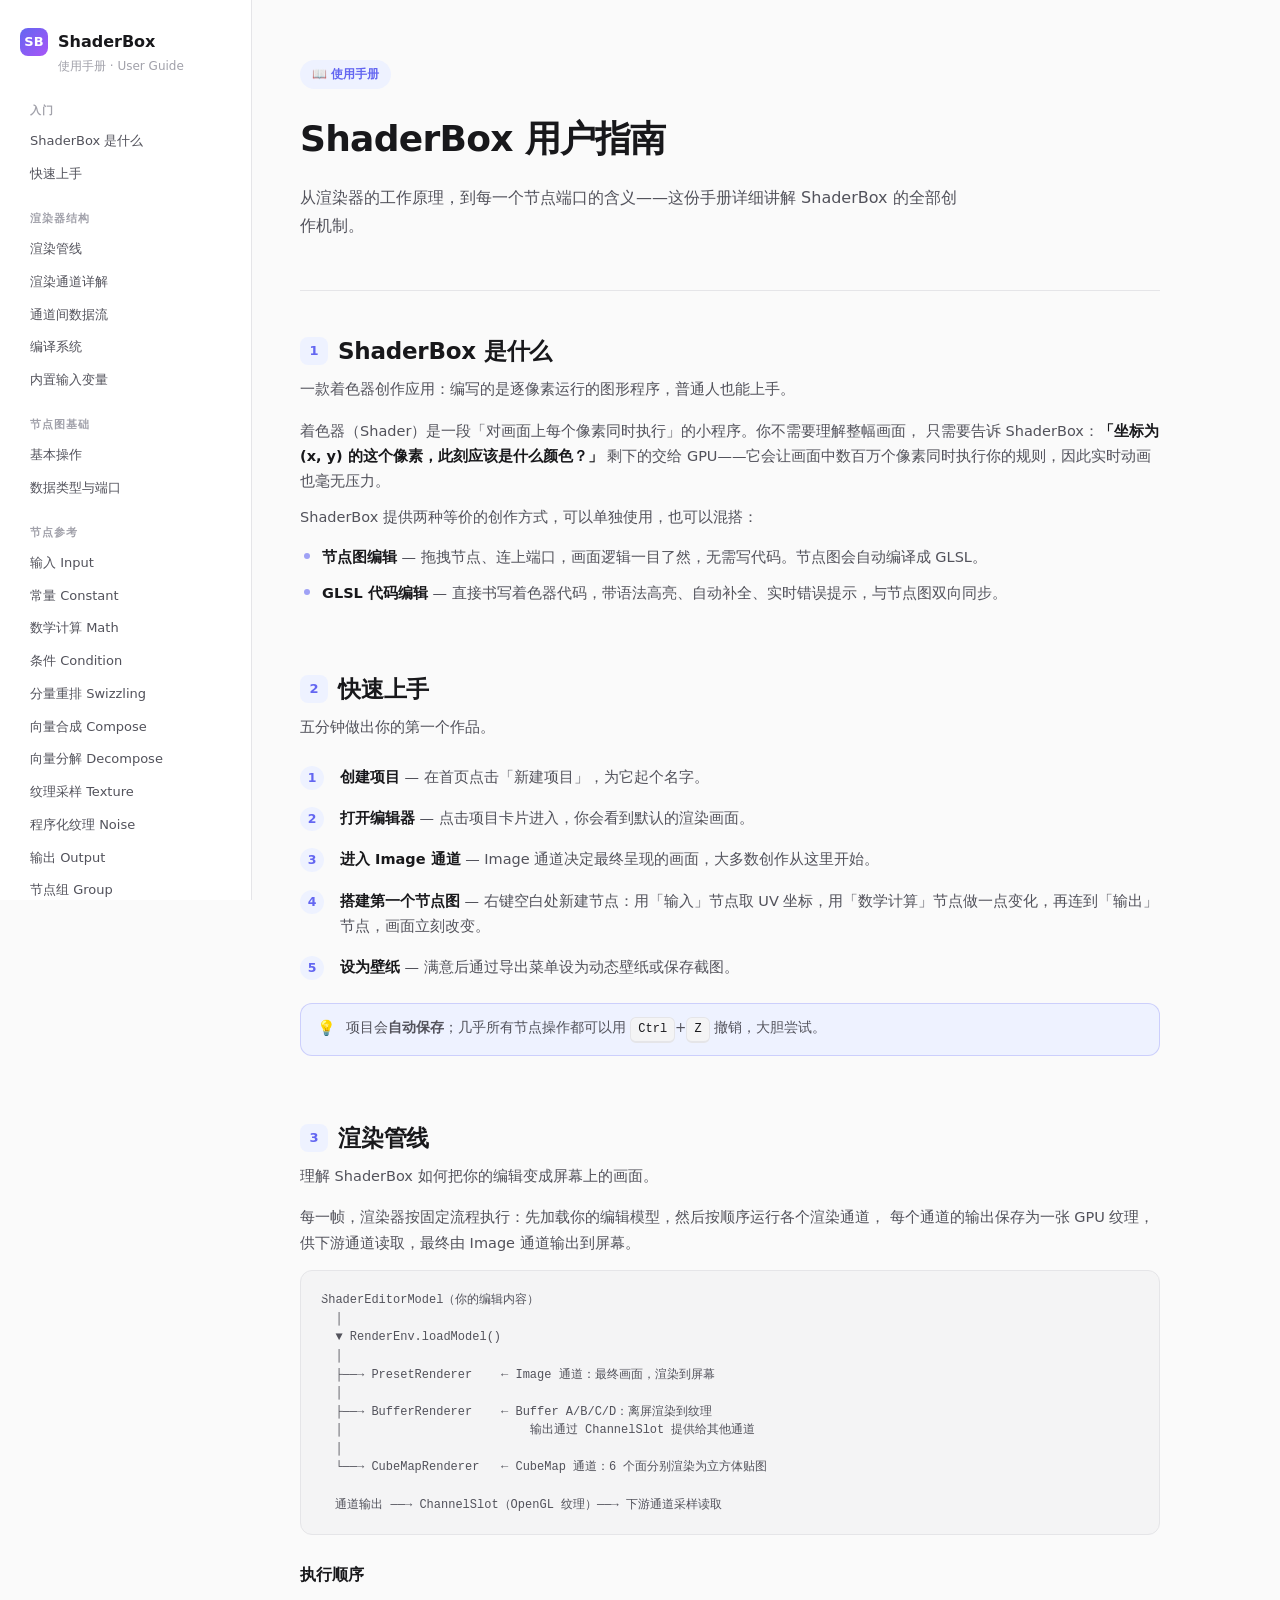
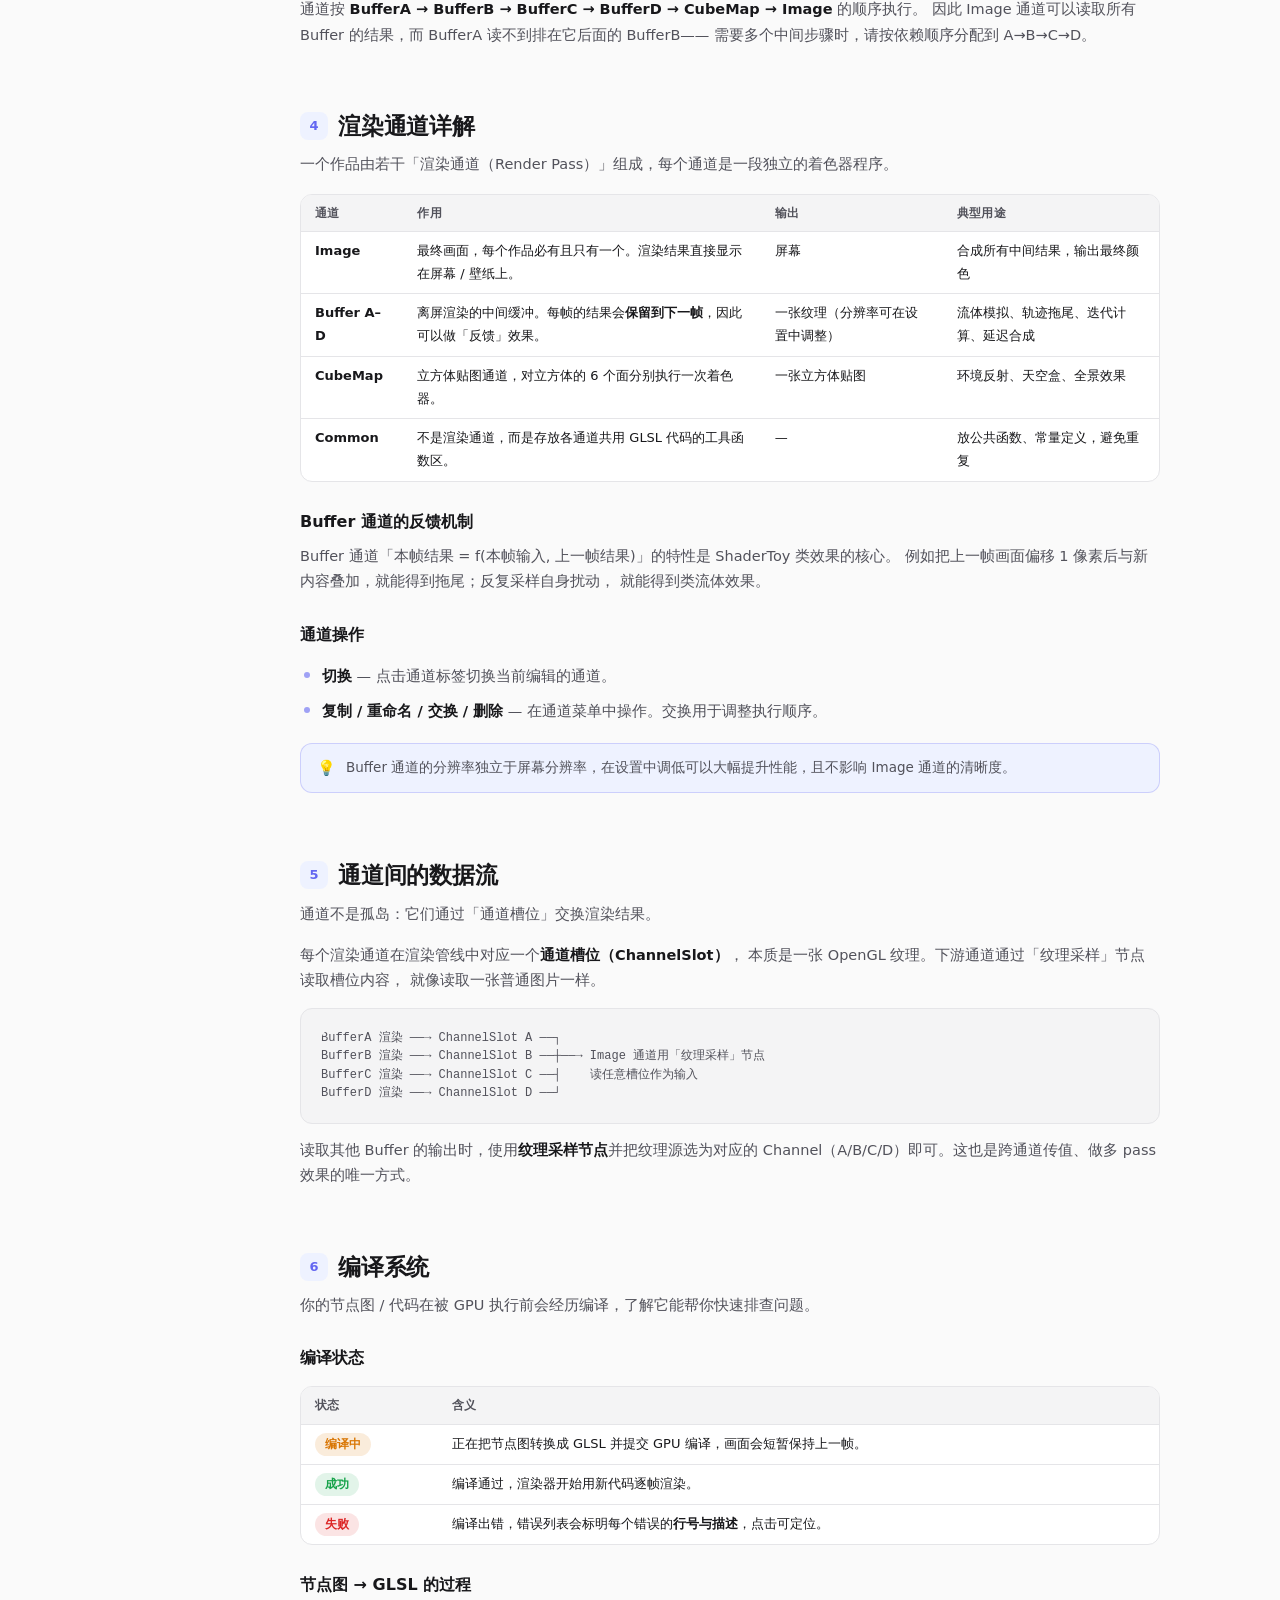
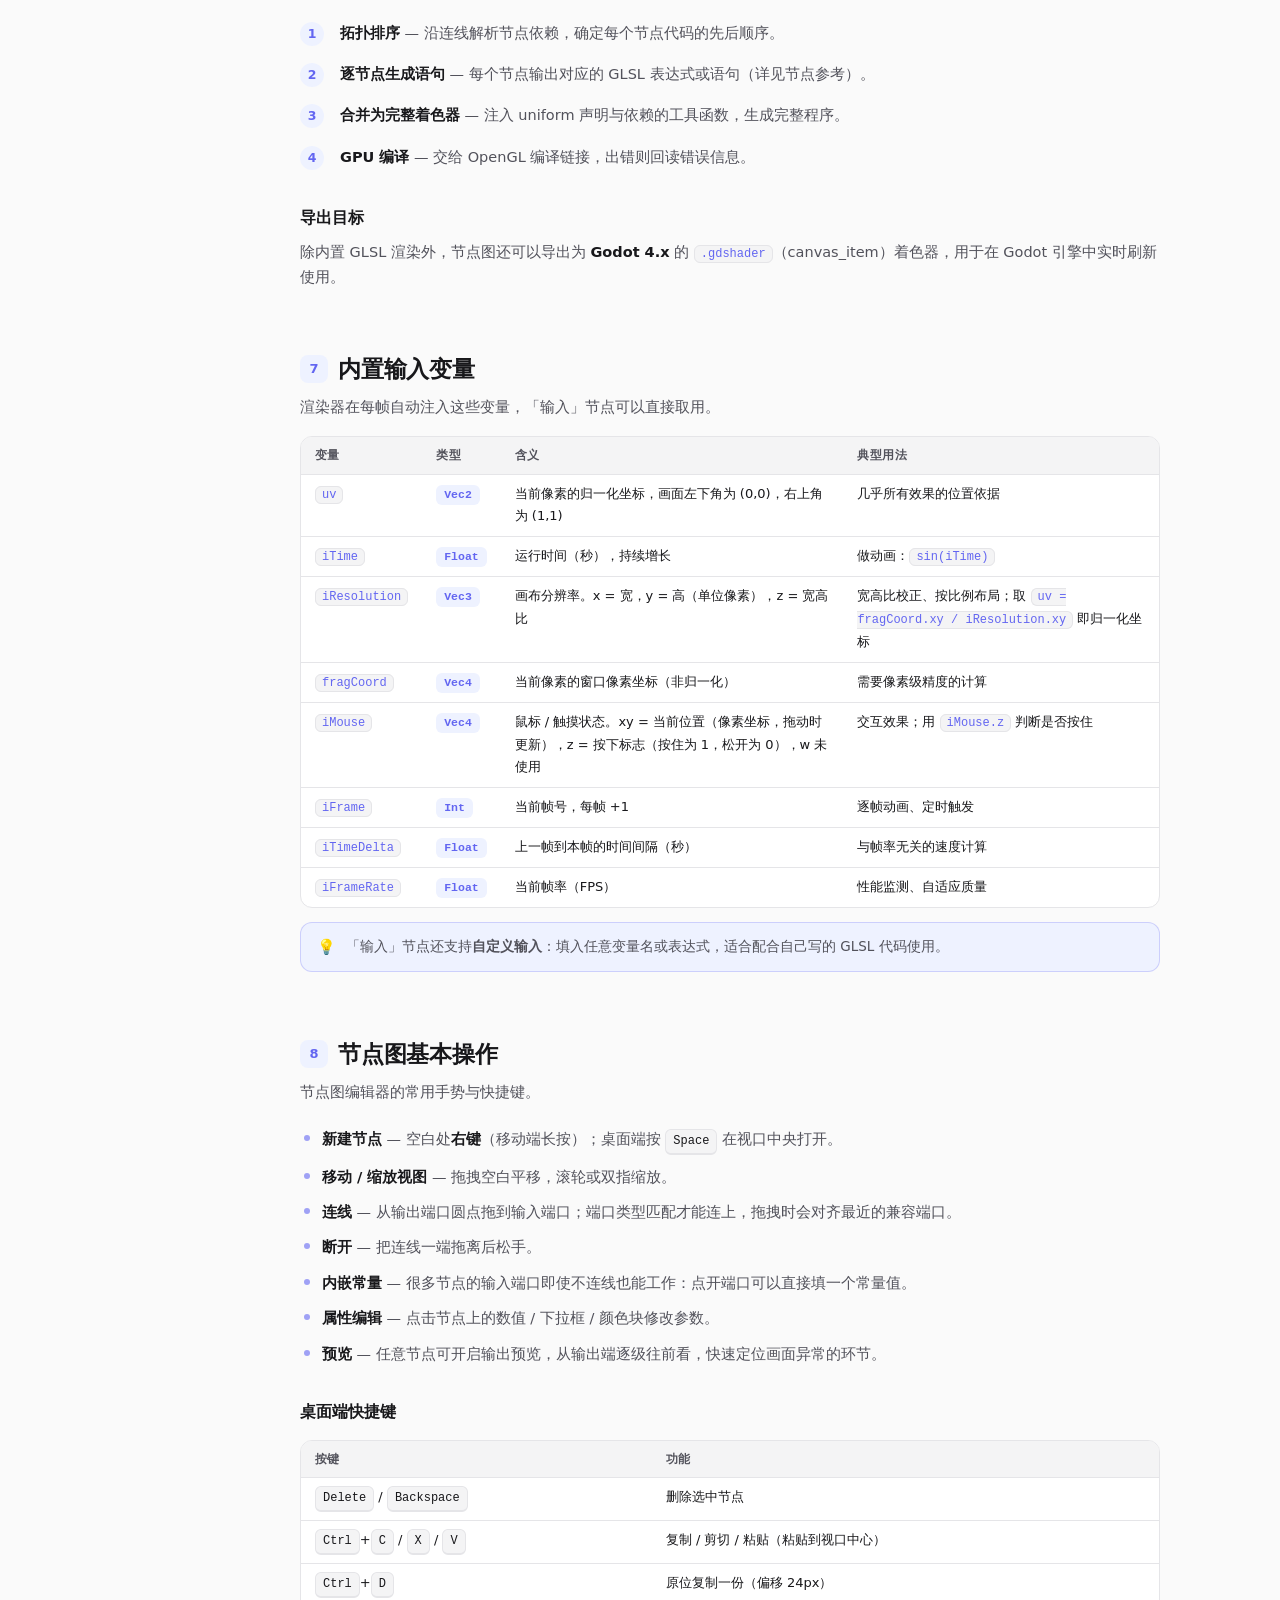
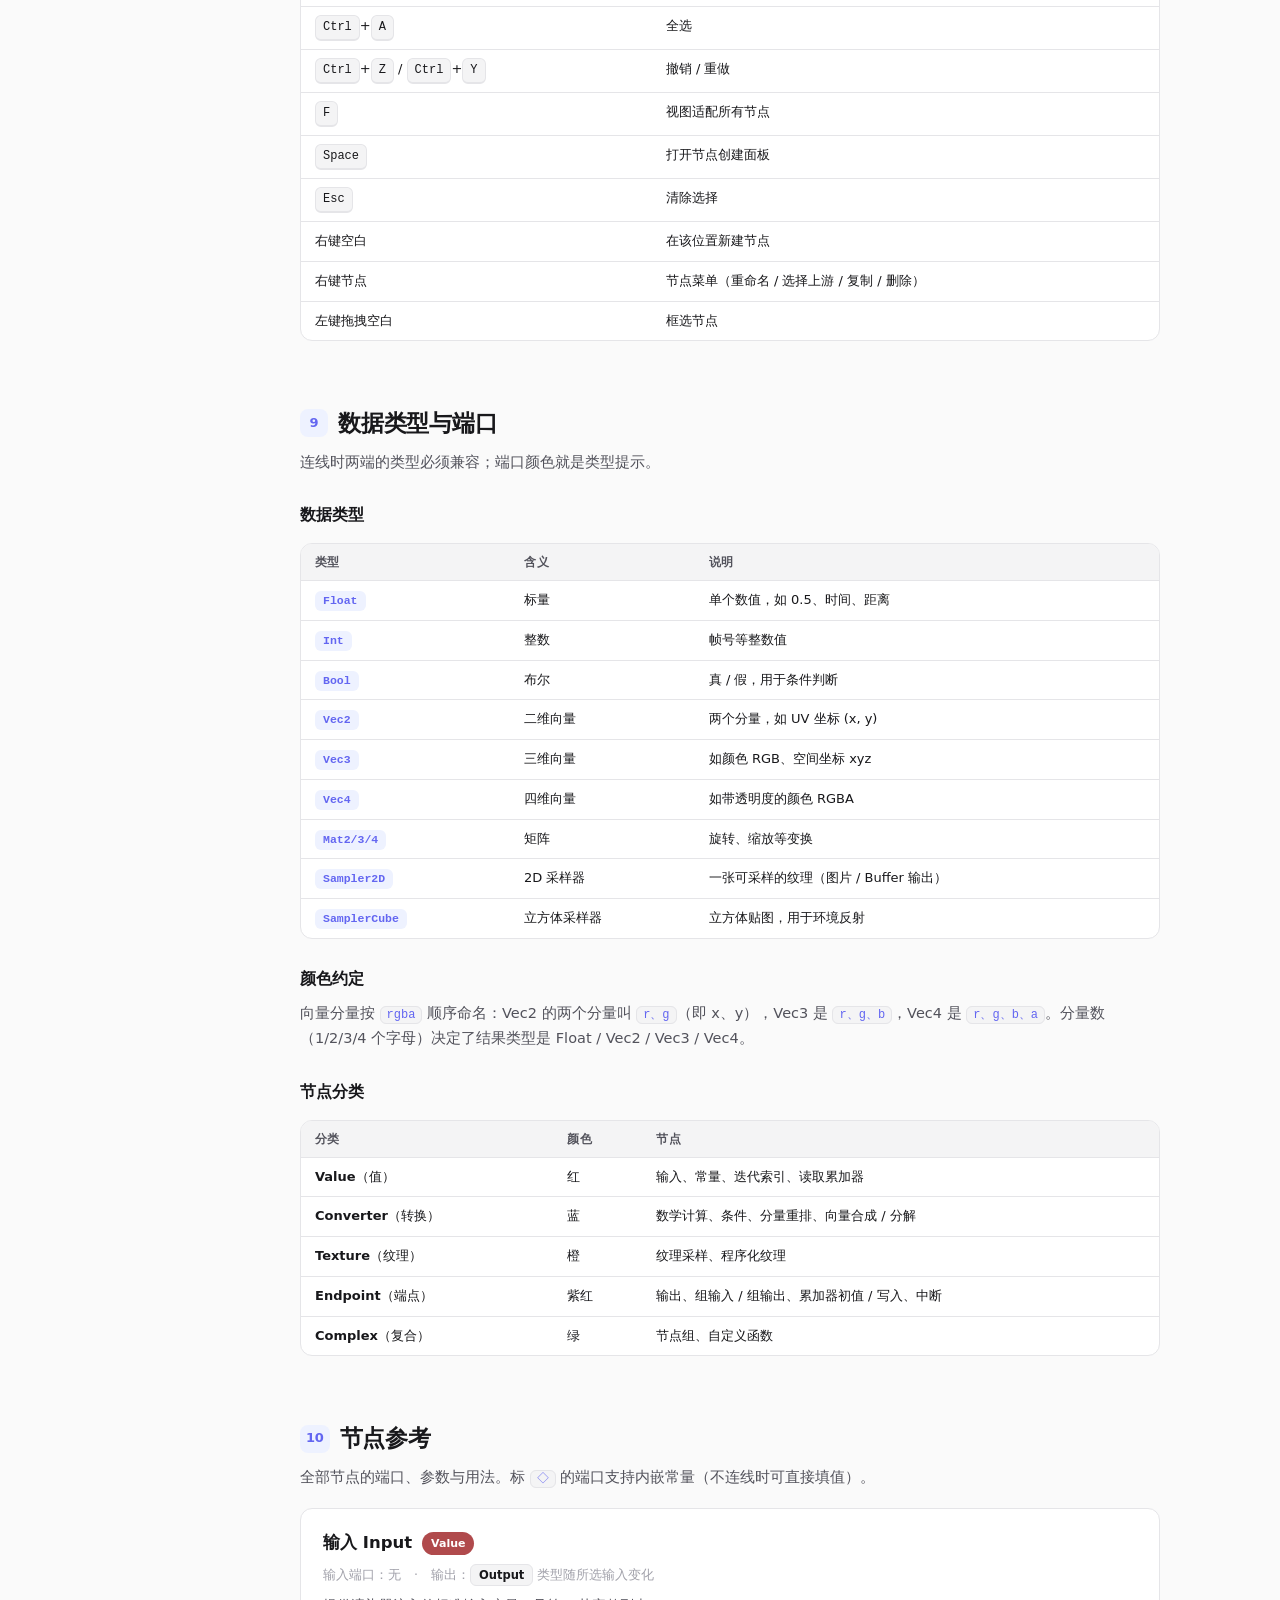
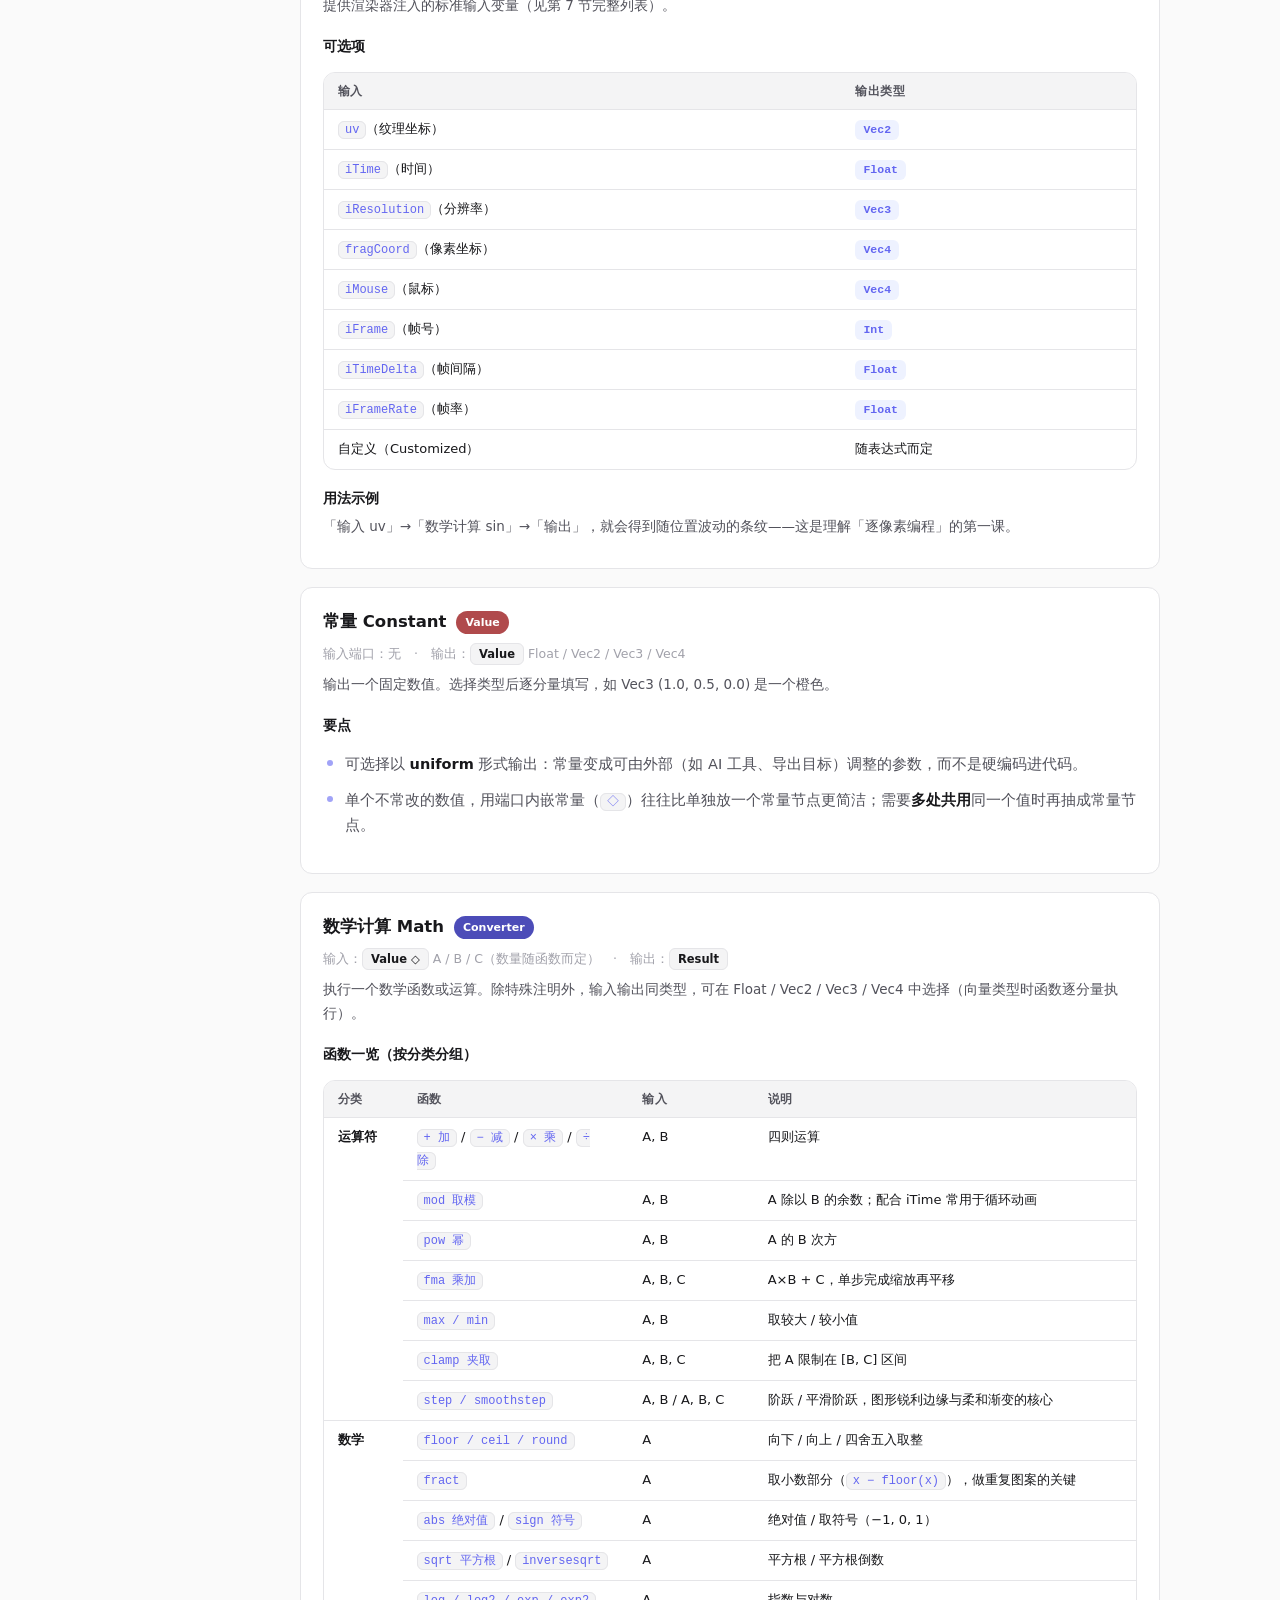
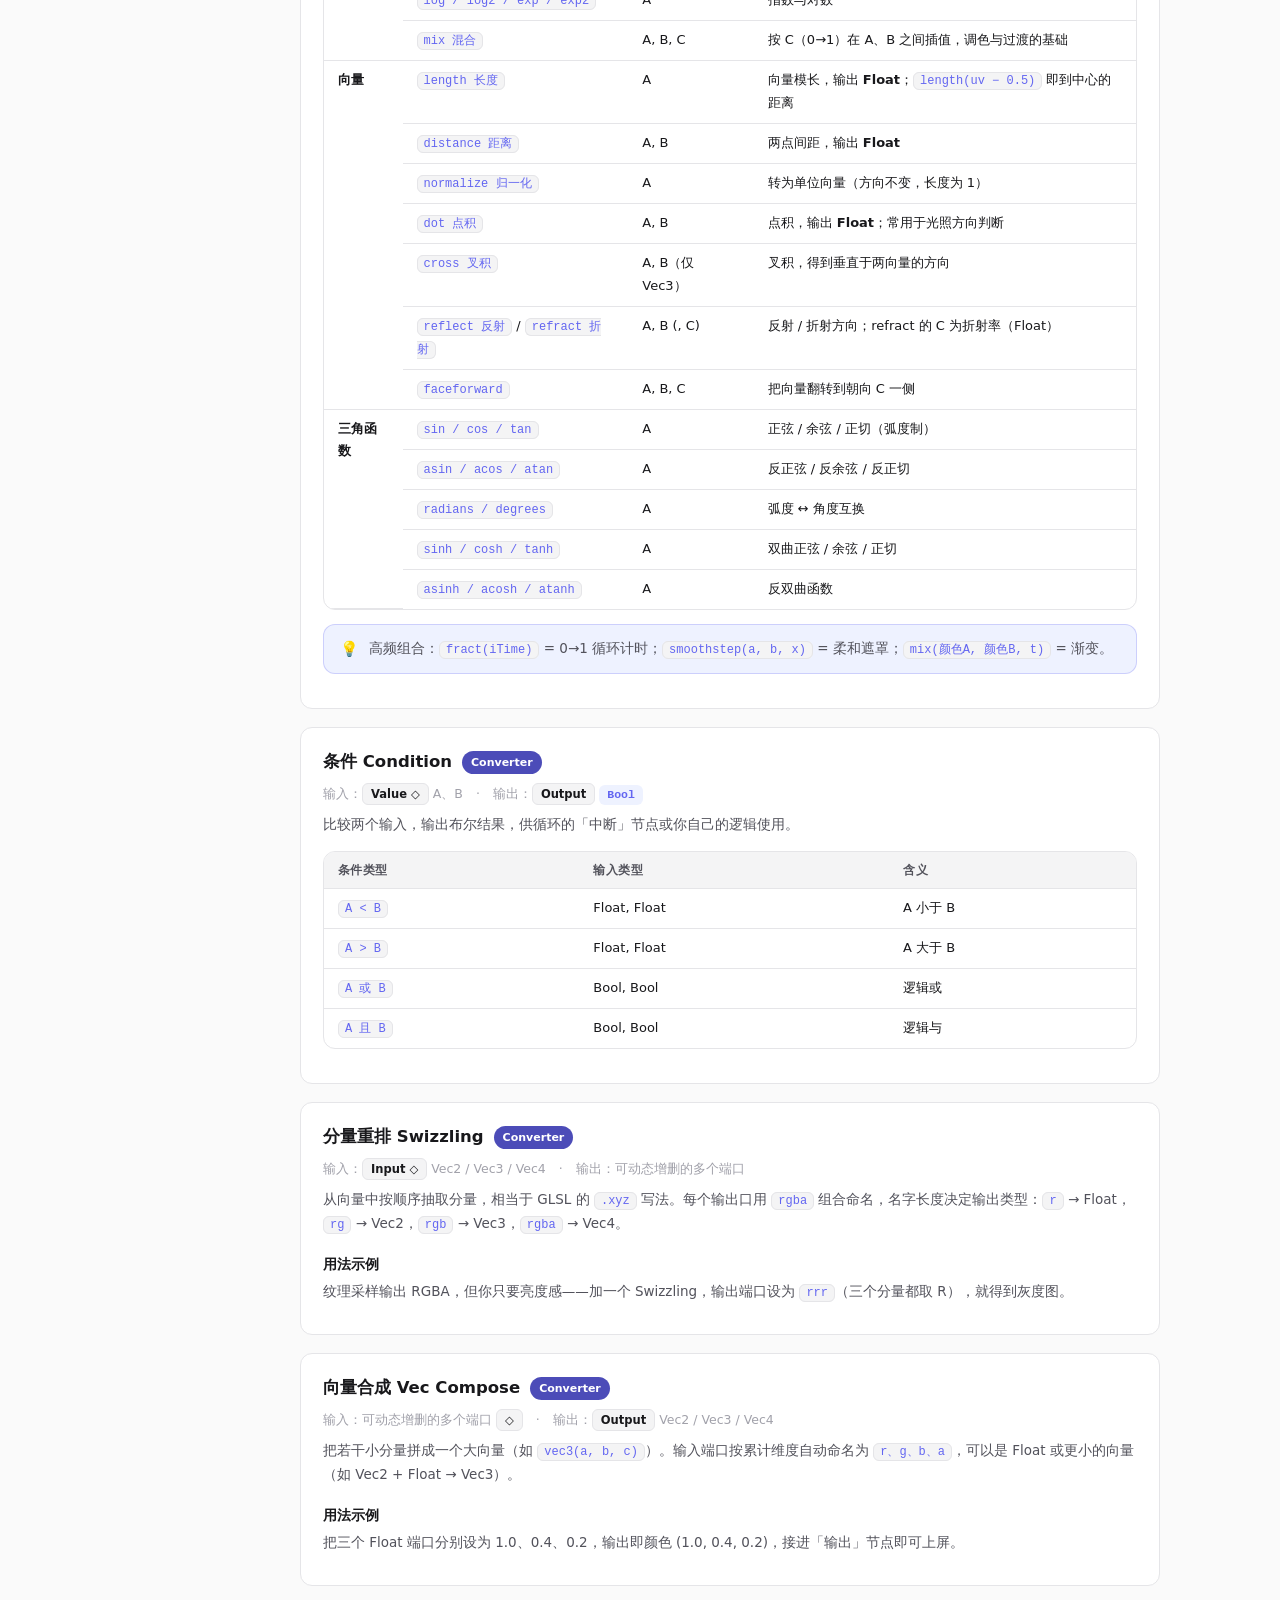
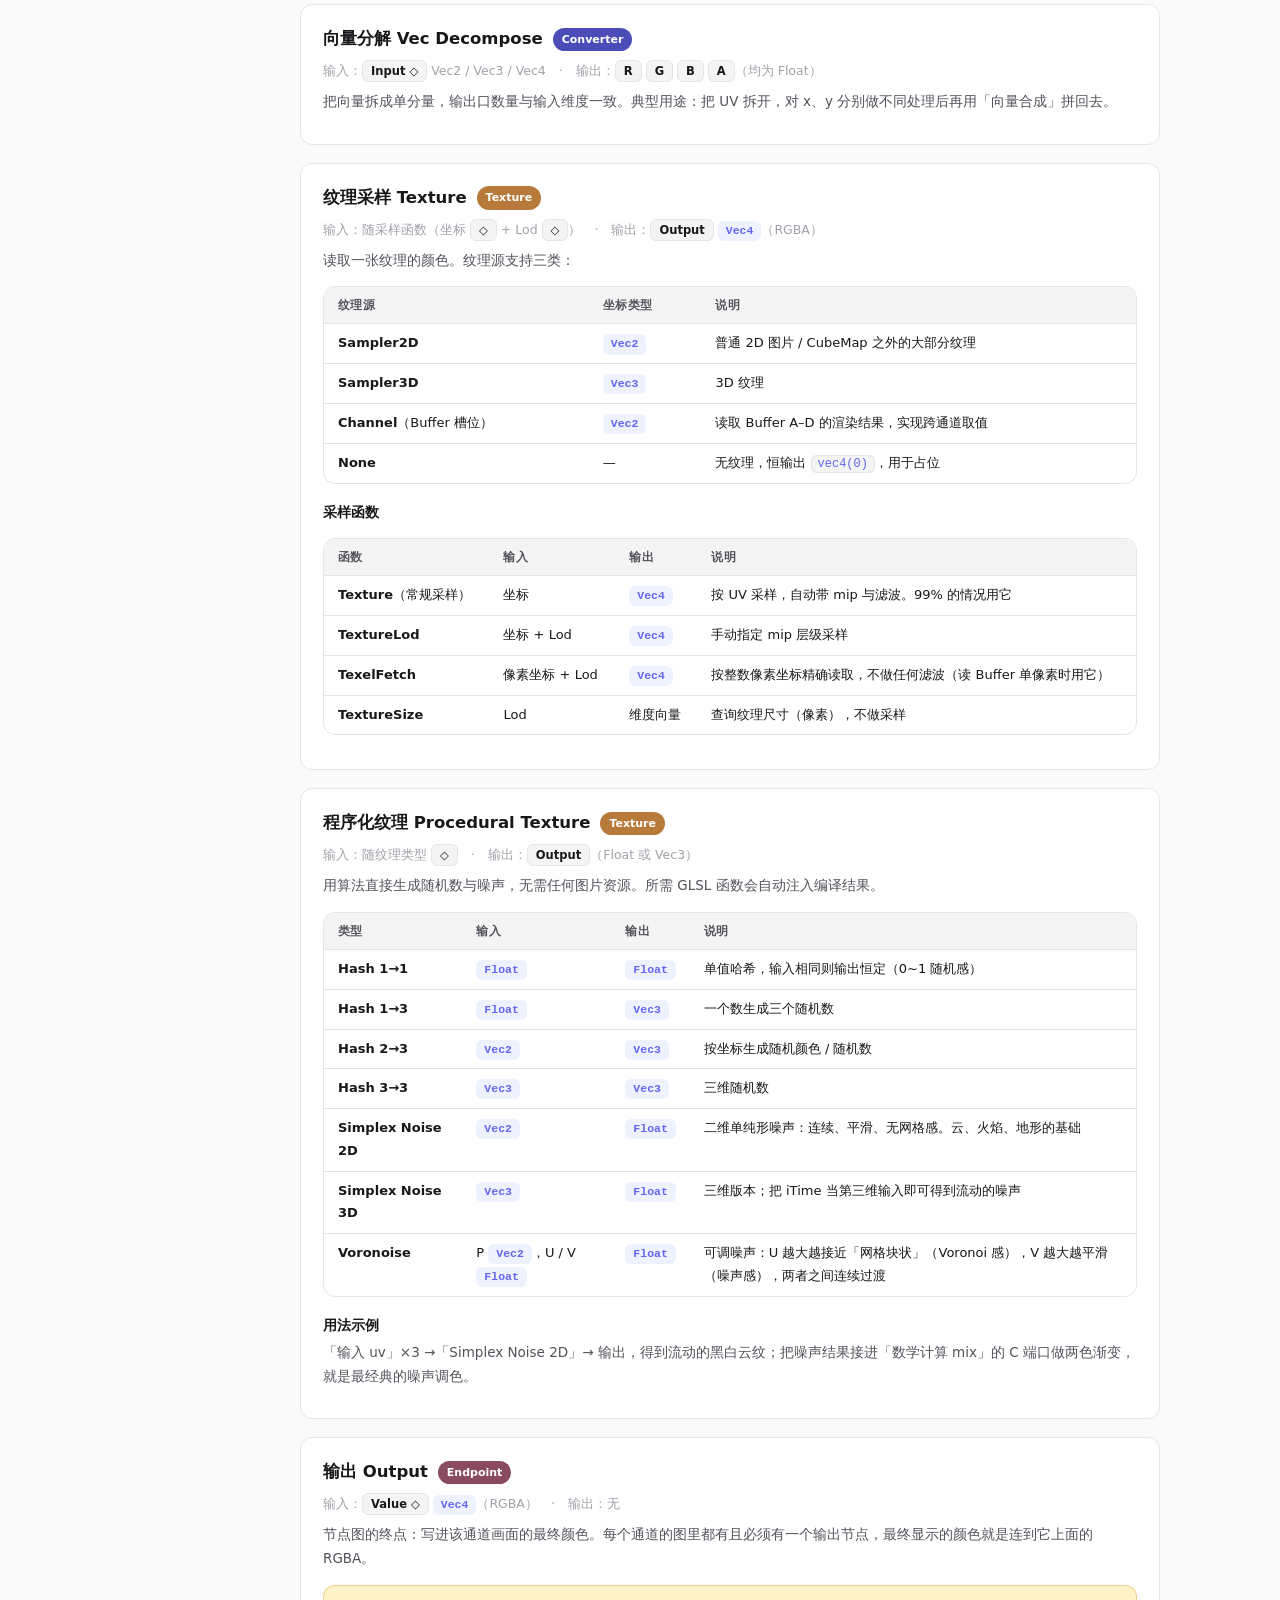
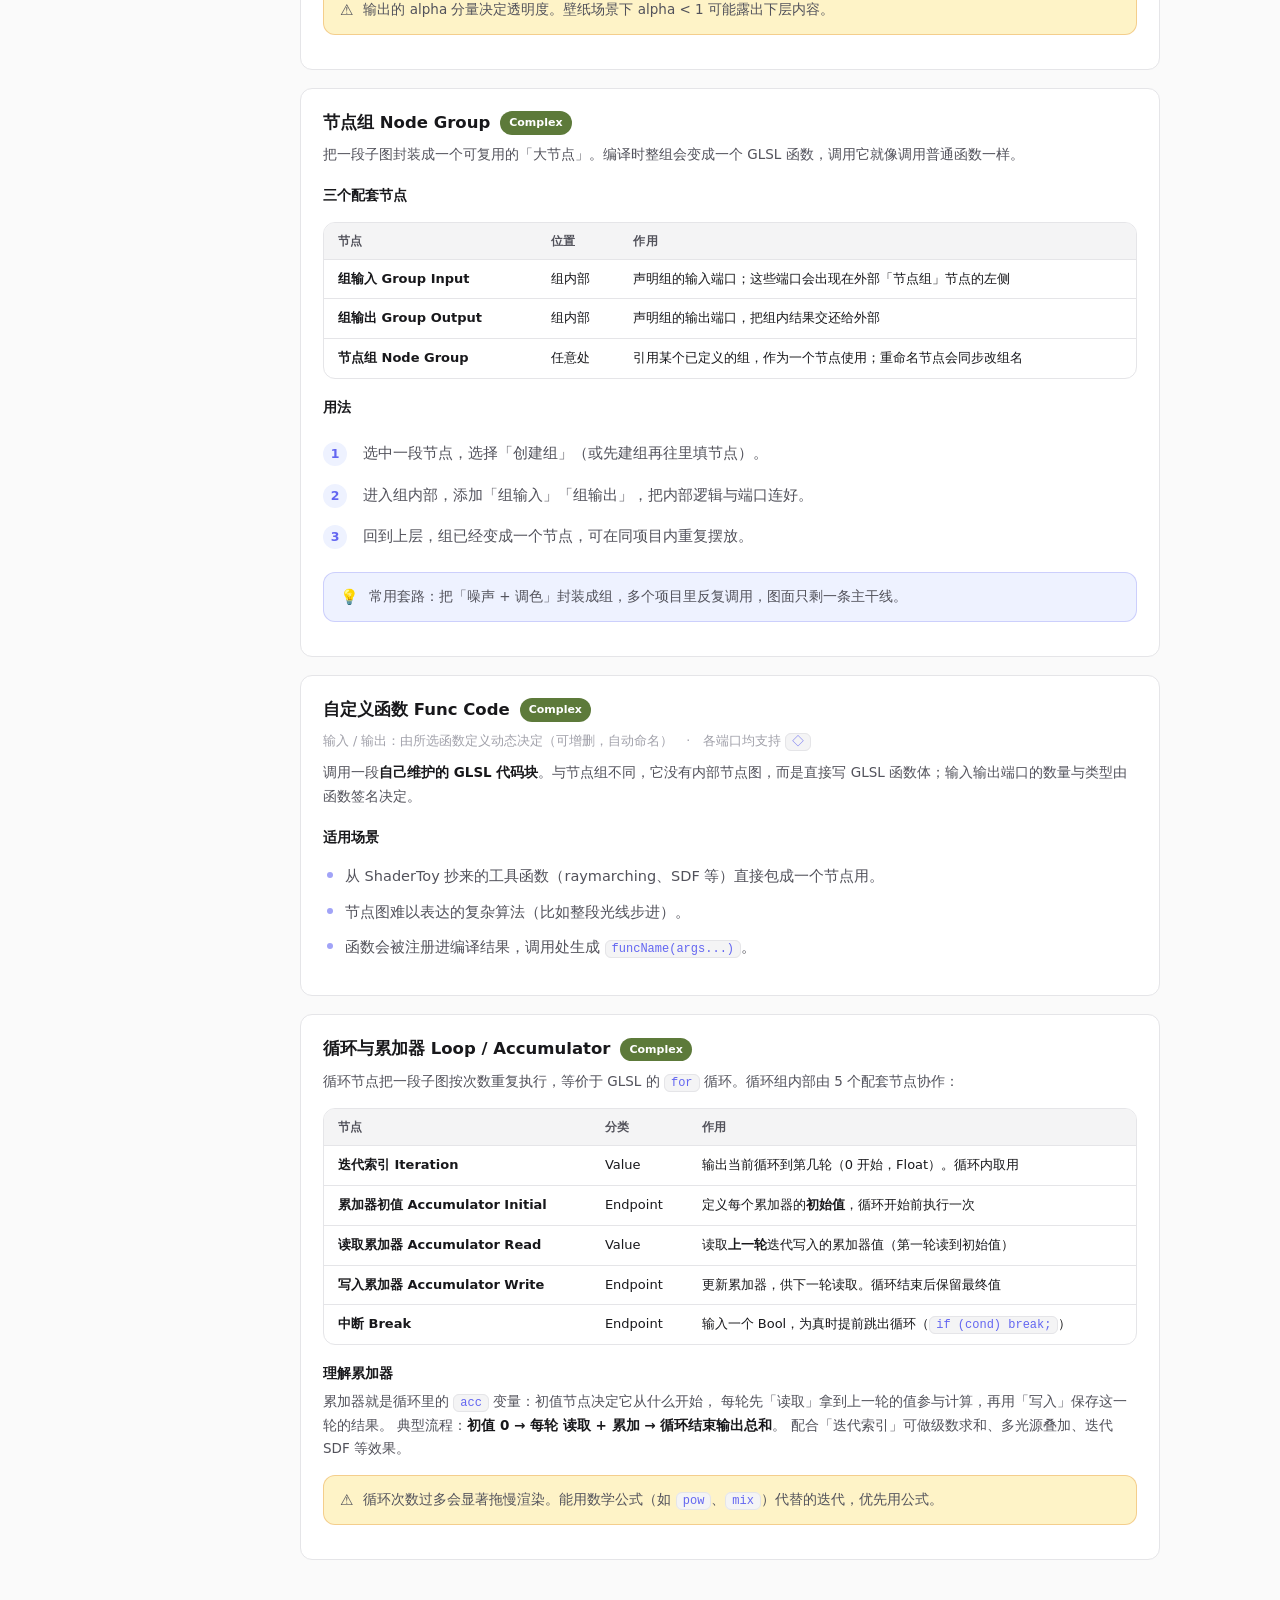
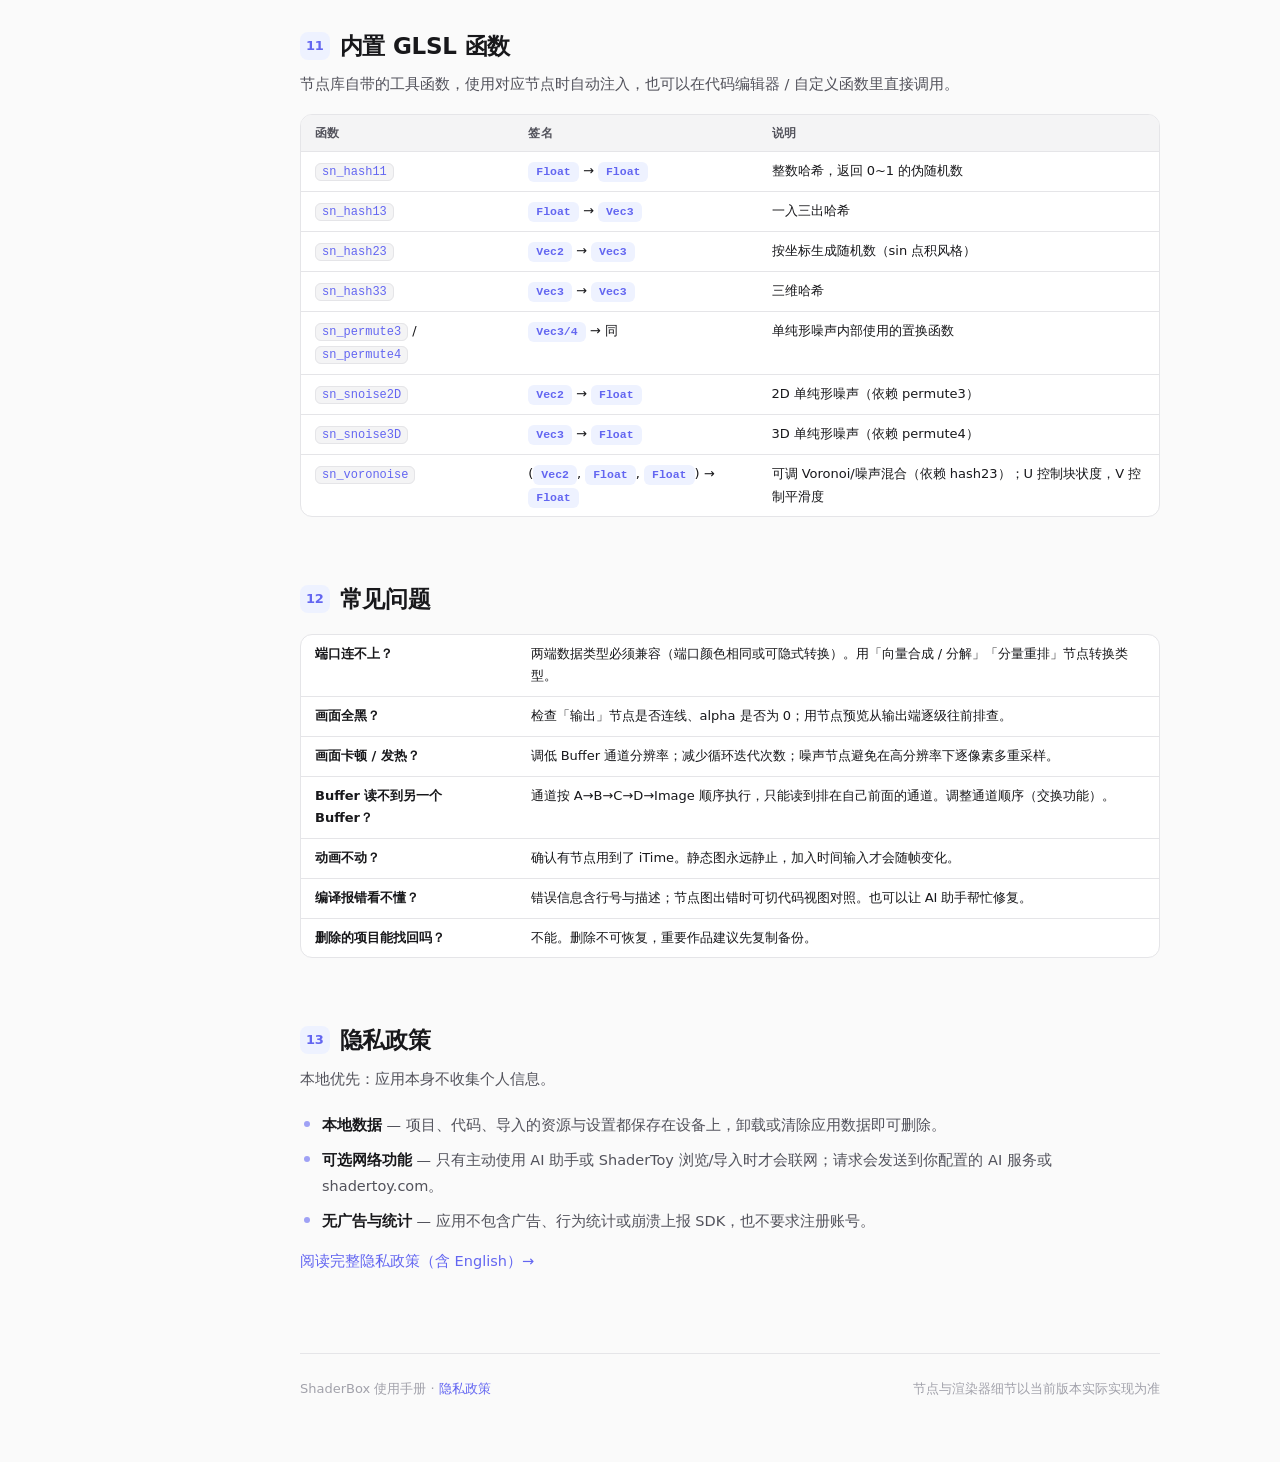
==== index.html @ 48914403 "Add usage guide and bilingual privacy policy Move the ShaderBox user guide into the dedicated web re" ====
<!DOCTYPE html>
<html lang="zh-CN">
<head>
<meta charset="UTF-8">
<meta name="viewport" content="width=device-width, initial-scale=1.0">
<title>ShaderBox 使用手册</title>
<style>
:root {
  --bg: #fafafa;
  --bg-elev: #ffffff;
  --bg-code: #f4f4f5;
  --border: #e5e5e8;
  --text: #18181b;
  --text-2: #52525b;
  --text-3: #a1a1aa;
  --accent: #6366f1;
  --accent-soft: #eef2ff;
  --amber: #d97706;
  --amber-soft: #fef3c7;
  --radius: 12px;
  --sidebar-w: 252px;
}
@media (prefers-color-scheme: dark) {
  :root {
    --bg: #0f0f11;
    --bg-elev: #17171a;
    --bg-code: #232326;
    --border: #2a2a2e;
    --text: #f4f4f5;
    --text-2: #a1a1aa;
    --text-3: #6b6b72;
    --accent: #818cf8;
    --accent-soft: #1e1b34;
    --amber: #fbbf24;
    --amber-soft: #2c2313;
  }
}
* { margin: 0; padding: 0; box-sizing: border-box; }
html { scroll-behavior: smooth; scroll-padding-top: 24px; }
body {
  font-family: -apple-system, "Segoe UI", "PingFang SC", "Microsoft YaHei", system-ui, sans-serif;
  background: var(--bg); color: var(--text); line-height: 1.75; font-size: 14.5px;
}
a { color: var(--accent); text-decoration: none; }
.layout { display: flex; min-height: 100vh; }
nav.sidebar {
  width: var(--sidebar-w); position: fixed; top: 0; left: 0; bottom: 0;
  padding: 28px 20px; border-right: 1px solid var(--border);
  background: var(--bg-elev); overflow-y: auto; z-index: 10;
}
main { margin-left: var(--sidebar-w); flex: 1; padding: 0 48px 80px; }
.container { max-width: 860px; }
.brand { display: flex; align-items: center; gap: 10px; font-weight: 700; font-size: 16px; color: var(--text); }
.brand .logo {
  width: 28px; height: 28px; border-radius: 8px;
  background: linear-gradient(135deg, #6366f1, #a855f7);
  display: grid; place-items: center; color: #fff; font-size: 13px; font-weight: 800;
}
.brand-sub { font-size: 12px; color: var(--text-3); margin-bottom: 24px; padding-left: 38px; }
.nav-group { margin-bottom: 18px; }
.nav-group h4 {
  font-size: 11px; text-transform: uppercase; letter-spacing: .08em;
  color: var(--text-3); margin-bottom: 5px; padding-left: 10px; font-weight: 600;
}
.nav-group a {
  display: block; padding: 5px 10px; border-radius: 8px;
  color: var(--text-2); font-size: 13px; transition: all .15s;
}
.nav-group a:hover { color: var(--text); background: var(--bg-code); }
.nav-group a.active { color: var(--accent); background: var(--accent-soft); font-weight: 600; }

.hero { padding: 60px 0 40px; border-bottom: 1px solid var(--border); }
.hero .eyebrow {
  display: inline-flex; gap: 6px; font-size: 12px; color: var(--accent); font-weight: 600;
  background: var(--accent-soft); padding: 4px 12px; border-radius: 999px; margin-bottom: 18px;
}
.hero h1 { font-size: 36px; font-weight: 800; letter-spacing: -.02em; margin-bottom: 14px; }
.hero p.lead { font-size: 16px; color: var(--text-2); max-width: 660px; }

section.doc { padding: 40px 0 8px; }
section.doc h2 {
  font-size: 23px; font-weight: 700; letter-spacing: -.01em; margin-bottom: 6px;
  display: flex; align-items: center; gap: 10px;
}
section.doc h2 .num {
  font-size: 13px; font-weight: 700; color: var(--accent);
  background: var(--accent-soft); border-radius: 8px;
  min-width: 28px; height: 28px; display: inline-grid; place-items: center; flex-shrink: 0;
  padding: 0 6px;
}
section.doc > p.desc { color: var(--text-2); margin-bottom: 16px; }
h3 { font-size: 16px; font-weight: 700; margin: 26px 0 8px; }
h4 { font-size: 14px; font-weight: 700; margin: 16px 0 4px; }
p { margin-bottom: 10px; color: var(--text-2); }
p strong, li strong, td strong { color: var(--text); }

ol.steps { list-style: none; counter-reset: step; margin: 14px 0; }
ol.steps li { counter-increment: step; position: relative; padding: 8px 0 8px 40px; color: var(--text-2); }
ol.steps li::before {
  content: counter(step); position: absolute; left: 0; top: 9px;
  width: 24px; height: 24px; border-radius: 50%;
  background: var(--accent-soft); color: var(--accent);
  font-size: 12.5px; font-weight: 700; display: grid; place-items: center;
}
ol.steps li strong { color: var(--text); }

.tip {
  display: flex; gap: 10px; align-items: flex-start;
  background: var(--accent-soft); border: 1px solid color-mix(in srgb, var(--accent) 25%, transparent);
  border-radius: var(--radius); padding: 12px 16px; margin: 14px 0;
  font-size: 13.5px; color: var(--text-2);
}
.tip .t-icon { flex-shrink: 0; font-size: 15px; line-height: 1.6; }
.warn { background: var(--amber-soft); border-color: color-mix(in srgb, var(--amber) 30%, transparent); }

.table-wrap {
  overflow-x: auto; border: 1px solid var(--border);
  border-radius: var(--radius); background: var(--bg-elev); margin: 14px 0;
}
table { width: 100%; border-collapse: collapse; font-size: 13px; }
th, td { padding: 8px 14px; text-align: left; border-bottom: 1px solid var(--border); vertical-align: top; }
th { font-weight: 600; color: var(--text-2); font-size: 11.5px; text-transform: uppercase; letter-spacing: .04em; background: var(--bg-code); white-space: nowrap; }
tr:last-child td { border-bottom: none; }
td:first-child { white-space: nowrap; }
td.wrap, .table-wrap td { white-space: normal; }

/* 节点详解卡片 */
.node-card {
  background: var(--bg-elev); border: 1px solid var(--border);
  border-radius: var(--radius); padding: 20px 22px; margin: 18px 0;
}
.node-card .nc-head { display: flex; align-items: center; gap: 10px; flex-wrap: wrap; margin-bottom: 6px; }
.node-card .nc-head h3 { margin: 0; font-size: 16.5px; }
.cat-tag {
  font-size: 11px; font-weight: 700; padding: 2px 9px; border-radius: 999px; color: #fff;
}
.cat-value { background: #b04a4c; }
.cat-converter { background: #4c4cb8; }
.cat-texture { background: #b87a3a; }
.cat-endpoint { background: #8a4b60; }
.cat-complex { background: #5d7a3a; }
.node-card .nc-io { font-size: 12.5px; color: var(--text-3); margin-bottom: 8px; }
.node-card p { font-size: 13.5px; }

/* 数据类型 / 端口徽章 */
.type-tag {
  display: inline-block; font-size: 11.5px; font-weight: 600; padding: 0 8px;
  border-radius: 6px; background: var(--accent-soft); color: var(--accent);
  font-family: "JetBrains Mono", Consolas, monospace;
}
.port-tag {
  display: inline-block; font-size: 11.5px; font-weight: 600; padding: 0 8px;
  border-radius: 6px; background: var(--bg-code); border: 1px solid var(--border); color: var(--text);
}

code {
  font-family: "JetBrains Mono", Consolas, monospace;
  background: var(--bg-code); border: 1px solid var(--border);
  padding: 1px 6px; border-radius: 6px; font-size: 12px; color: var(--accent);
}
kbd {
  display: inline-block; padding: 1px 7px; border-radius: 6px;
  background: var(--bg-code); border: 1px solid var(--border);
  border-bottom-width: 2px; font-size: 12px;
  font-family: "JetBrains Mono", Consolas, monospace; color: var(--text);
}
pre {
  background: var(--bg-code); border: 1px solid var(--border);
  border-radius: var(--radius); padding: 14px 18px;
  overflow-x: auto; margin: 12px 0; font-size: 12.5px; line-height: 1.6;
}
pre code { background: none; border: none; padding: 0; color: var(--text-2); }

/* 管线图 */
.diagram {
  background: var(--bg-code); border: 1px solid var(--border); border-radius: var(--radius);
  padding: 20px; margin: 14px 0; overflow-x: auto;
}
.diagram pre { background: none; border: none; padding: 0; margin: 0; color: var(--text-2); font-size: 12px; line-height: 1.55; }

ul.ops { list-style: none; margin: 10px 0; }
ul.ops li { padding: 5px 0 5px 22px; position: relative; color: var(--text-2); }
ul.ops li::before {
  content: ""; position: absolute; left: 4px; top: 13px;
  width: 6px; height: 6px; border-radius: 50%; background: var(--accent); opacity: .6;
}

.state-badge {
  display: inline-block; font-size: 12px; font-weight: 700; padding: 1px 10px; border-radius: 999px;
}
.st-ok { color: #16a34a; background: color-mix(in srgb, #16a34a 12%, transparent); }
.st-err { color: #dc2626; background: color-mix(in srgb, #dc2626 12%, transparent); }
.st-wip { color: var(--amber); background: color-mix(in srgb, var(--amber) 14%, transparent); }

footer {
  margin-top: 60px; padding-top: 24px; border-top: 1px solid var(--border);
  color: var(--text-3); font-size: 13px;
  display: flex; justify-content: space-between; flex-wrap: wrap; gap: 8px;
}
@media (max-width: 900px) {
  nav.sidebar { display: none; }
  main { margin-left: 0; padding: 0 20px 60px; }
  .hero h1 { font-size: 28px; }
}
</style>
</head>
<body>
<div class="layout">

<nav class="sidebar">
  <div class="brand"><span class="logo">SB</span>ShaderBox</div>
  <div class="brand-sub">使用手册 · User Guide</div>
  <div class="nav-group">
    <h4>入门</h4>
    <a href="#intro">ShaderBox 是什么</a>
    <a href="#quickstart">快速上手</a>
  </div>
  <div class="nav-group">
    <h4>渲染器结构</h4>
    <a href="#pipeline">渲染管线</a>
    <a href="#passes">渲染通道详解</a>
    <a href="#channel">通道间数据流</a>
    <a href="#compile">编译系统</a>
    <a href="#uniforms">内置输入变量</a>
  </div>
  <div class="nav-group">
    <h4>节点图基础</h4>
    <a href="#basics">基本操作</a>
    <a href="#types">数据类型与端口</a>
  </div>
  <div class="nav-group">
    <h4>节点参考</h4>
    <a href="#n-input">输入 Input</a>
    <a href="#n-constant">常量 Constant</a>
    <a href="#n-math">数学计算 Math</a>
    <a href="#n-condition">条件 Condition</a>
    <a href="#n-swizzle">分量重排 Swizzling</a>
    <a href="#n-veccompose">向量合成 Compose</a>
    <a href="#n-vecdecompose">向量分解 Decompose</a>
    <a href="#n-texture">纹理采样 Texture</a>
    <a href="#n-proc">程序化纹理 Noise</a>
    <a href="#n-output">输出 Output</a>
    <a href="#n-group">节点组 Group</a>
    <a href="#n-func">自定义函数 Func</a>
    <a href="#n-loop">循环与累加器</a>
  </div>
  <div class="nav-group">
    <h4>附录</h4>
    <a href="#builtins">内置 GLSL 函数</a>
    <a href="#faq">常见问题</a>
    <a href="#privacy">隐私政策</a>
  </div>
</nav>

<main>
<div class="container">

<!-- ================= Hero ================= -->
<header class="hero">
  <span class="eyebrow">📖 使用手册</span>
  <h1>ShaderBox 用户指南</h1>
  <p class="lead">
    从渲染器的工作原理，到每一个节点端口的含义——这份手册详细讲解 ShaderBox 的全部创作机制。
  </p>
</header>

<!-- ================= 01 简介 ================= -->
<section class="doc" id="intro">
  <h2><span class="num">1</span>ShaderBox 是什么</h2>
  <p class="desc">一款着色器创作应用：编写的是逐像素运行的图形程序，普通人也能上手。</p>
  <p>
    着色器（Shader）是一段「对画面上每个像素同时执行」的小程序。你不需要理解整幅画面，
    只需要告诉 ShaderBox：<strong>「坐标为 (x, y) 的这个像素，此刻应该是什么颜色？」</strong>
    剩下的交给 GPU——它会让画面中数百万个像素同时执行你的规则，因此实时动画也毫无压力。
  </p>
  <p>ShaderBox 提供两种等价的创作方式，可以单独使用，也可以混搭：</p>
  <ul class="ops">
    <li><strong>节点图编辑</strong> — 拖拽节点、连上端口，画面逻辑一目了然，无需写代码。节点图会自动编译成 GLSL。</li>
    <li><strong>GLSL 代码编辑</strong> — 直接书写着色器代码，带语法高亮、自动补全、实时错误提示，与节点图双向同步。</li>
  </ul>
</section>

<!-- ================= 02 快速上手 ================= -->
<section class="doc" id="quickstart">
  <h2><span class="num">2</span>快速上手</h2>
  <p class="desc">五分钟做出你的第一个作品。</p>
  <ol class="steps">
    <li><strong>创建项目</strong> — 在首页点击「新建项目」，为它起个名字。</li>
    <li><strong>打开编辑器</strong> — 点击项目卡片进入，你会看到默认的渲染画面。</li>
    <li><strong>进入 Image 通道</strong> — Image 通道决定最终呈现的画面，大多数创作从这里开始。</li>
    <li><strong>搭建第一个节点图</strong> — 右键空白处新建节点：用「输入」节点取 UV 坐标，用「数学计算」节点做一点变化，再连到「输出」节点，画面立刻改变。</li>
    <li><strong>设为壁纸</strong> — 满意后通过导出菜单设为动态壁纸或保存截图。</li>
  </ol>
  <div class="tip"><span class="t-icon">💡</span><span>项目会<strong>自动保存</strong>；几乎所有节点操作都可以用 <kbd>Ctrl</kbd>+<kbd>Z</kbd> 撤销，大胆尝试。</span></div>
</section>

<!-- ================= 03 渲染管线 ================= -->
<section class="doc" id="pipeline">
  <h2><span class="num">3</span>渲染管线</h2>
  <p class="desc">理解 ShaderBox 如何把你的编辑变成屏幕上的画面。</p>
  <p>
    每一帧，渲染器按固定流程执行：先加载你的编辑模型，然后按顺序运行各个渲染通道，
    每个通道的输出保存为一张 GPU 纹理，供下游通道读取，最终由 Image 通道输出到屏幕。
  </p>
  <div class="diagram">
<pre>ShaderEditorModel（你的编辑内容）
  │
  ▼ RenderEnv.loadModel()
  │
  ├──→ PresetRenderer    ← Image 通道：最终画面，渲染到屏幕
  │
  ├──→ BufferRenderer    ← Buffer A/B/C/D：离屏渲染到纹理
  │                          输出通过 ChannelSlot 提供给其他通道
  │
  └──→ CubeMapRenderer   ← CubeMap 通道：6 个面分别渲染为立方体贴图

  通道输出 ──→ ChannelSlot（OpenGL 纹理）──→ 下游通道采样读取</pre>
  </div>
  <h3>执行顺序</h3>
  <p>
    通道按 <strong>BufferA → BufferB → BufferC → BufferD → CubeMap → Image</strong> 的顺序执行。
    因此 Image 通道可以读取所有 Buffer 的结果，而 BufferA 读不到排在它后面的 BufferB——
    需要多个中间步骤时，请按依赖顺序分配到 A→B→C→D。
  </p>
</section>

<!-- ================= 04 渲染通道 ================= -->
<section class="doc" id="passes">
  <h2><span class="num">4</span>渲染通道详解</h2>
  <p class="desc">一个作品由若干「渲染通道（Render Pass）」组成，每个通道是一段独立的着色器程序。</p>
  <div class="table-wrap">
    <table>
      <thead><tr><th>通道</th><th>作用</th><th>输出</th><th>典型用途</th></tr></thead>
      <tbody class="wrap">
        <tr>
          <td><strong>Image</strong></td>
          <td>最终画面，每个作品必有且只有一个。渲染结果直接显示在屏幕 / 壁纸上。</td>
          <td>屏幕</td>
          <td>合成所有中间结果，输出最终颜色</td>
        </tr>
        <tr>
          <td><strong>Buffer A–D</strong></td>
          <td>离屏渲染的中间缓冲。每帧的结果会<strong>保留到下一帧</strong>，因此可以做「反馈」效果。</td>
          <td>一张纹理（分辨率可在设置中调整）</td>
          <td>流体模拟、轨迹拖尾、迭代计算、延迟合成</td>
        </tr>
        <tr>
          <td><strong>CubeMap</strong></td>
          <td>立方体贴图通道，对立方体的 6 个面分别执行一次着色器。</td>
          <td>一张立方体贴图</td>
          <td>环境反射、天空盒、全景效果</td>
        </tr>
        <tr>
          <td><strong>Common</strong></td>
          <td>不是渲染通道，而是存放各通道共用 GLSL 代码的工具函数区。</td>
          <td>—</td>
          <td>放公共函数、常量定义，避免重复</td>
        </tr>
      </tbody>
    </table>
  </div>
  <h3>Buffer 通道的反馈机制</h3>
  <p>
    Buffer 通道「本帧结果 = f(本帧输入, 上一帧结果)」的特性是 ShaderToy 类效果的核心。
    例如把上一帧画面偏移 1 像素后与新内容叠加，就能得到拖尾；反复采样自身扰动，
    就能得到类流体效果。
  </p>
  <h3>通道操作</h3>
  <ul class="ops">
    <li><strong>切换</strong> — 点击通道标签切换当前编辑的通道。</li>
    <li><strong>复制 / 重命名 / 交换 / 删除</strong> — 在通道菜单中操作。交换用于调整执行顺序。</li>
  </ul>
  <div class="tip"><span class="t-icon">💡</span><span>Buffer 通道的分辨率独立于屏幕分辨率，在设置中调低可以大幅提升性能，且不影响 Image 通道的清晰度。</span></div>
</section>

<!-- ================= 05 通道数据流 ================= -->
<section class="doc" id="channel">
  <h2><span class="num">5</span>通道间的数据流</h2>
  <p class="desc">通道不是孤岛：它们通过「通道槽位」交换渲染结果。</p>
  <p>
    每个渲染通道在渲染管线中对应一个<strong>通道槽位（ChannelSlot）</strong>，
    本质是一张 OpenGL 纹理。下游通道通过「纹理采样」节点读取槽位内容，
    就像读取一张普通图片一样。
  </p>
  <div class="diagram">
<pre>BufferA 渲染 ──→ ChannelSlot A ──┐
BufferB 渲染 ──→ ChannelSlot B ──┼──→ Image 通道用「纹理采样」节点
BufferC 渲染 ──→ ChannelSlot C ──┤    读任意槽位作为输入
BufferD 渲染 ──→ ChannelSlot D ──┘</pre>
  </div>
  <p>
    读取其他 Buffer 的输出时，使用<strong>纹理采样节点</strong>并把纹理源选为对应的
    Channel（A/B/C/D）即可。这也是跨通道传值、做多 pass 效果的唯一方式。
  </p>
</section>

<!-- ================= 06 编译系统 ================= -->
<section class="doc" id="compile">
  <h2><span class="num">6</span>编译系统</h2>
  <p class="desc">你的节点图 / 代码在被 GPU 执行前会经历编译，了解它能帮你快速排查问题。</p>
  <h3>编译状态</h3>
  <div class="table-wrap">
    <table>
      <thead><tr><th>状态</th><th>含义</th></tr></thead>
      <tbody>
        <tr><td><span class="state-badge st-wip">编译中</span></td><td>正在把节点图转换成 GLSL 并提交 GPU 编译，画面会短暂保持上一帧。</td></tr>
        <tr><td><span class="state-badge st-ok">成功</span></td><td>编译通过，渲染器开始用新代码逐帧渲染。</td></tr>
        <tr><td><span class="state-badge st-err">失败</span></td><td>编译出错，错误列表会标明每个错误的<strong>行号与描述</strong>，点击可定位。</td></tr>
      </tbody>
    </table>
  </div>
  <h3>节点图 → GLSL 的过程</h3>
  <ol class="steps">
    <li><strong>拓扑排序</strong> — 沿连线解析节点依赖，确定每个节点代码的先后顺序。</li>
    <li><strong>逐节点生成语句</strong> — 每个节点输出对应的 GLSL 表达式或语句（详见节点参考）。</li>
    <li><strong>合并为完整着色器</strong> — 注入 uniform 声明与依赖的工具函数，生成完整程序。</li>
    <li><strong>GPU 编译</strong> — 交给 OpenGL 编译链接，出错则回读错误信息。</li>
  </ol>
  <h3>导出目标</h3>
  <p>
    除内置 GLSL 渲染外，节点图还可以导出为 <strong>Godot 4.x</strong> 的
    <code>.gdshader</code>（canvas_item）着色器，用于在 Godot 引擎中实时刷新使用。
  </p>
</section>

<!-- ================= 07 内置输入变量 ================= -->
<section class="doc" id="uniforms">
  <h2><span class="num">7</span>内置输入变量</h2>
  <p class="desc">渲染器在每帧自动注入这些变量，「输入」节点可以直接取用。</p>
  <div class="table-wrap">
    <table>
      <thead><tr><th>变量</th><th>类型</th><th>含义</th><th>典型用法</th></tr></thead>
      <tbody>
        <tr><td><code>uv</code></td><td><span class="type-tag">Vec2</span></td><td>当前像素的归一化坐标，画面左下角为 (0,0)，右上角为 (1,1)</td><td>几乎所有效果的位置依据</td></tr>
        <tr><td><code>iTime</code></td><td><span class="type-tag">Float</span></td><td>运行时间（秒），持续增长</td><td>做动画：<code>sin(iTime)</code></td></tr>
        <tr><td><code>iResolution</code></td><td><span class="type-tag">Vec3</span></td><td>画布分辨率。x = 宽，y = 高（单位像素），z = 宽高比</td><td>宽高比校正、按比例布局；取 <code>uv = fragCoord.xy / iResolution.xy</code> 即归一化坐标</td></tr>
        <tr><td><code>fragCoord</code></td><td><span class="type-tag">Vec4</span></td><td>当前像素的窗口像素坐标（非归一化）</td><td>需要像素级精度的计算</td></tr>
        <tr><td><code>iMouse</code></td><td><span class="type-tag">Vec4</span></td><td>鼠标 / 触摸状态。xy = 当前位置（像素坐标，拖动时更新），z = 按下标志（按住为 1，松开为 0），w 未使用</td><td>交互效果；用 <code>iMouse.z</code> 判断是否按住</td></tr>
        <tr><td><code>iFrame</code></td><td><span class="type-tag">Int</span></td><td>当前帧号，每帧 +1</td><td>逐帧动画、定时触发</td></tr>
        <tr><td><code>iTimeDelta</code></td><td><span class="type-tag">Float</span></td><td>上一帧到本帧的时间间隔（秒）</td><td>与帧率无关的速度计算</td></tr>
        <tr><td><code>iFrameRate</code></td><td><span class="type-tag">Float</span></td><td>当前帧率（FPS）</td><td>性能监测、自适应质量</td></tr>
      </tbody>
    </table>
  </div>
  <div class="tip"><span class="t-icon">💡</span><span>「输入」节点还支持<strong>自定义输入</strong>：填入任意变量名或表达式，适合配合自己写的 GLSL 代码使用。</span></div>
</section>

<!-- ================= 08 节点图基础 ================= -->
<section class="doc" id="basics">
  <h2><span class="num">8</span>节点图基本操作</h2>
  <p class="desc">节点图编辑器的常用手势与快捷键。</p>
  <ul class="ops">
    <li><strong>新建节点</strong> — 空白处<strong>右键</strong>（移动端长按）；桌面端按 <kbd>Space</kbd> 在视口中央打开。</li>
    <li><strong>移动 / 缩放视图</strong> — 拖拽空白平移，滚轮或双指缩放。</li>
    <li><strong>连线</strong> — 从输出端口圆点拖到输入端口；端口类型匹配才能连上，拖拽时会对齐最近的兼容端口。</li>
    <li><strong>断开</strong> — 把连线一端拖离后松手。</li>
    <li><strong>内嵌常量</strong> — 很多节点的输入端口即使不连线也能工作：点开端口可以直接填一个常量值。</li>
    <li><strong>属性编辑</strong> — 点击节点上的数值 / 下拉框 / 颜色块修改参数。</li>
    <li><strong>预览</strong> — 任意节点可开启输出预览，从输出端逐级往前看，快速定位画面异常的环节。</li>
  </ul>
  <h3>桌面端快捷键</h3>
  <div class="table-wrap">
    <table>
      <thead><tr><th>按键</th><th>功能</th></tr></thead>
      <tbody>
        <tr><td><kbd>Delete</kbd> / <kbd>Backspace</kbd></td><td>删除选中节点</td></tr>
        <tr><td><kbd>Ctrl</kbd>+<kbd>C</kbd> / <kbd>X</kbd> / <kbd>V</kbd></td><td>复制 / 剪切 / 粘贴（粘贴到视口中心）</td></tr>
        <tr><td><kbd>Ctrl</kbd>+<kbd>D</kbd></td><td>原位复制一份（偏移 24px）</td></tr>
        <tr><td><kbd>Ctrl</kbd>+<kbd>A</kbd></td><td>全选</td></tr>
        <tr><td><kbd>Ctrl</kbd>+<kbd>Z</kbd> / <kbd>Ctrl</kbd>+<kbd>Y</kbd></td><td>撤销 / 重做</td></tr>
        <tr><td><kbd>F</kbd></td><td>视图适配所有节点</td></tr>
        <tr><td><kbd>Space</kbd></td><td>打开节点创建面板</td></tr>
        <tr><td><kbd>Esc</kbd></td><td>清除选择</td></tr>
        <tr><td>右键空白</td><td>在该位置新建节点</td></tr>
        <tr><td>右键节点</td><td>节点菜单（重命名 / 选择上游 / 复制 / 删除）</td></tr>
        <tr><td>左键拖拽空白</td><td>框选节点</td></tr>
      </tbody>
    </table>
  </div>
</section>

<!-- ================= 09 类型与端口 ================= -->
<section class="doc" id="types">
  <h2><span class="num">9</span>数据类型与端口</h2>
  <p class="desc">连线时两端的类型必须兼容；端口颜色就是类型提示。</p>
  <h3>数据类型</h3>
  <div class="table-wrap">
    <table>
      <thead><tr><th>类型</th><th>含义</th><th>说明</th></tr></thead>
      <tbody>
        <tr><td><span class="type-tag">Float</span></td><td>标量</td><td>单个数值，如 0.5、时间、距离</td></tr>
        <tr><td><span class="type-tag">Int</span></td><td>整数</td><td>帧号等整数值</td></tr>
        <tr><td><span class="type-tag">Bool</span></td><td>布尔</td><td>真 / 假，用于条件判断</td></tr>
        <tr><td><span class="type-tag">Vec2</span></td><td>二维向量</td><td>两个分量，如 UV 坐标 (x, y)</td></tr>
        <tr><td><span class="type-tag">Vec3</span></td><td>三维向量</td><td>如颜色 RGB、空间坐标 xyz</td></tr>
        <tr><td><span class="type-tag">Vec4</span></td><td>四维向量</td><td>如带透明度的颜色 RGBA</td></tr>
        <tr><td><span class="type-tag">Mat2/3/4</span></td><td>矩阵</td><td>旋转、缩放等变换</td></tr>
        <tr><td><span class="type-tag">Sampler2D</span></td><td>2D 采样器</td><td>一张可采样的纹理（图片 / Buffer 输出）</td></tr>
        <tr><td><span class="type-tag">SamplerCube</span></td><td>立方体采样器</td><td>立方体贴图，用于环境反射</td></tr>
      </tbody>
    </table>
  </div>
  <h3>颜色约定</h3>
  <p>向量分量按 <code>rgba</code> 顺序命名：Vec2 的两个分量叫 <code>r、g</code>（即 x、y），Vec3 是 <code>r、g、b</code>，Vec4 是 <code>r、g、b、a</code>。分量数（1/2/3/4 个字母）决定了结果类型是 Float / Vec2 / Vec3 / Vec4。</p>
  <h3>节点分类</h3>
  <div class="table-wrap">
    <table>
      <thead><tr><th>分类</th><th>颜色</th><th>节点</th></tr></thead>
      <tbody>
        <tr><td><strong>Value</strong>（值）</td><td>红</td><td>输入、常量、迭代索引、读取累加器</td></tr>
        <tr><td><strong>Converter</strong>（转换）</td><td>蓝</td><td>数学计算、条件、分量重排、向量合成 / 分解</td></tr>
        <tr><td><strong>Texture</strong>（纹理）</td><td>橙</td><td>纹理采样、程序化纹理</td></tr>
        <tr><td><strong>Endpoint</strong>（端点）</td><td>紫红</td><td>输出、组输入 / 组输出、累加器初值 / 写入、中断</td></tr>
        <tr><td><strong>Complex</strong>（复合）</td><td>绿</td><td>节点组、自定义函数</td></tr>
      </tbody>
    </table>
  </div>
</section>

<!-- ================= 10 节点参考 ================= -->
<section class="doc" id="nodes">
  <h2><span class="num">10</span>节点参考</h2>
  <p class="desc">全部节点的端口、参数与用法。标 <code>◇</code> 的端口支持内嵌常量（不连线时可直接填值）。</p>

  <!-- Input -->
  <div class="node-card" id="n-input">
    <div class="nc-head"><h3>输入 Input</h3><span class="cat-tag cat-value">Value</span></div>
    <div class="nc-io">输入端口：无　·　输出：<span class="port-tag">Output</span> 类型随所选输入变化</div>
    <p>提供渲染器注入的标准输入变量（见第 7 节完整列表）。</p>
    <h4>可选项</h4>
    <div class="table-wrap"><table>
      <thead><tr><th>输入</th><th>输出类型</th></tr></thead>
      <tbody>
        <tr><td><code>uv</code>（纹理坐标）</td><td><span class="type-tag">Vec2</span></td></tr>
        <tr><td><code>iTime</code>（时间）</td><td><span class="type-tag">Float</span></td></tr>
        <tr><td><code>iResolution</code>（分辨率）</td><td><span class="type-tag">Vec3</span></td></tr>
        <tr><td><code>fragCoord</code>（像素坐标）</td><td><span class="type-tag">Vec4</span></td></tr>
        <tr><td><code>iMouse</code>（鼠标）</td><td><span class="type-tag">Vec4</span></td></tr>
        <tr><td><code>iFrame</code>（帧号）</td><td><span class="type-tag">Int</span></td></tr>
        <tr><td><code>iTimeDelta</code>（帧间隔）</td><td><span class="type-tag">Float</span></td></tr>
        <tr><td><code>iFrameRate</code>（帧率）</td><td><span class="type-tag">Float</span></td></tr>
        <tr><td>自定义（Customized）</td><td>随表达式而定</td></tr>
      </tbody>
    </table></div>
    <h4>用法示例</h4>
    <p>「输入 uv」→「数学计算 sin」→「输出」，就会得到随位置波动的条纹——这是理解「逐像素编程」的第一课。</p>
  </div>

  <!-- Constant -->
  <div class="node-card" id="n-constant">
    <div class="nc-head"><h3>常量 Constant</h3><span class="cat-tag cat-value">Value</span></div>
    <div class="nc-io">输入端口：无　·　输出：<span class="port-tag">Value</span> Float / Vec2 / Vec3 / Vec4</div>
    <p>输出一个固定数值。选择类型后逐分量填写，如 Vec3 (1.0, 0.5, 0.0) 是一个橙色。</p>
    <h4>要点</h4>
    <ul class="ops">
      <li>可选择以 <strong>uniform</strong> 形式输出：常量变成可由外部（如 AI 工具、导出目标）调整的参数，而不是硬编码进代码。</li>
      <li>单个不常改的数值，用端口内嵌常量（<code>◇</code>）往往比单独放一个常量节点更简洁；需要<strong>多处共用</strong>同一个值时再抽成常量节点。</li>
    </ul>
  </div>

  <!-- Math -->
  <div class="node-card" id="n-math">
    <div class="nc-head"><h3>数学计算 Math</h3><span class="cat-tag cat-converter">Converter</span></div>
    <div class="nc-io">输入：<span class="port-tag">Value ◇</span> A / B / C（数量随函数而定）　·　输出：<span class="port-tag">Result</span></div>
    <p>执行一个数学函数或运算。除特殊注明外，输入输出同类型，可在 Float / Vec2 / Vec3 / Vec4 中选择（向量类型时函数逐分量执行）。</p>
    <h4>函数一览（按分类分组）</h4>
    <div class="table-wrap"><table>
      <thead><tr><th>分类</th><th>函数</th><th>输入</th><th>说明</th></tr></thead>
      <tbody>
        <tr><td rowspan="7"><strong>运算符</strong></td><td><code>+ 加</code> / <code>− 减</code> / <code>× 乘</code> / <code>÷ 除</code></td><td>A, B</td><td>四则运算</td></tr>
        <tr><td><code>mod 取模</code></td><td>A, B</td><td>A 除以 B 的余数；配合 iTime 常用于循环动画</td></tr>
        <tr><td><code>pow 幂</code></td><td>A, B</td><td>A 的 B 次方</td></tr>
        <tr><td><code>fma 乘加</code></td><td>A, B, C</td><td>A×B + C，单步完成缩放再平移</td></tr>
        <tr><td><code>max / min</code></td><td>A, B</td><td>取较大 / 较小值</td></tr>
        <tr><td><code>clamp 夹取</code></td><td>A, B, C</td><td>把 A 限制在 [B, C] 区间</td></tr>
        <tr><td><code>step / smoothstep</code></td><td>A, B / A, B, C</td><td>阶跃 / 平滑阶跃，图形锐利边缘与柔和渐变的核心</td></tr>
        <tr><td rowspan="6"><strong>数学</strong></td><td><code>floor / ceil / round</code></td><td>A</td><td>向下 / 向上 / 四舍五入取整</td></tr>
        <tr><td><code>fract</code></td><td>A</td><td>取小数部分（<code>x − floor(x)</code>），做重复图案的关键</td></tr>
        <tr><td><code>abs 绝对值</code> / <code>sign 符号</code></td><td>A</td><td>绝对值 / 取符号（−1, 0, 1）</td></tr>
        <tr><td><code>sqrt 平方根</code> / <code>inversesqrt</code></td><td>A</td><td>平方根 / 平方根倒数</td></tr>
        <tr><td><code>log / log2 / exp / exp2</code></td><td>A</td><td>指数与对数</td></tr>
        <tr><td><code>mix 混合</code></td><td>A, B, C</td><td>按 C（0→1）在 A、B 之间插值，调色与过渡的基础</td></tr>
        <tr><td rowspan="7"><strong>向量</strong></td><td><code>length 长度</code></td><td>A</td><td>向量模长，输出 <strong>Float</strong>；<code>length(uv − 0.5)</code> 即到中心的距离</td></tr>
        <tr><td><code>distance 距离</code></td><td>A, B</td><td>两点间距，输出 <strong>Float</strong></td></tr>
        <tr><td><code>normalize 归一化</code></td><td>A</td><td>转为单位向量（方向不变，长度为 1）</td></tr>
        <tr><td><code>dot 点积</code></td><td>A, B</td><td>点积，输出 <strong>Float</strong>；常用于光照方向判断</td></tr>
        <tr><td><code>cross 叉积</code></td><td>A, B（仅 Vec3）</td><td>叉积，得到垂直于两向量的方向</td></tr>
        <tr><td><code>reflect 反射</code> / <code>refract 折射</code></td><td>A, B (, C)</td><td>反射 / 折射方向；refract 的 C 为折射率（Float）</td></tr>
        <tr><td><code>faceforward</code></td><td>A, B, C</td><td>把向量翻转到朝向 C 一侧</td></tr>
        <tr><td rowspan="5"><strong>三角函数</strong></td><td><code>sin / cos / tan</code></td><td>A</td><td>正弦 / 余弦 / 正切（弧度制）</td></tr>
        <tr><td><code>asin / acos / atan</code></td><td>A</td><td>反正弦 / 反余弦 / 反正切</td></tr>
        <tr><td><code>radians / degrees</code></td><td>A</td><td>弧度 ↔ 角度互换</td></tr>
        <tr><td><code>sinh / cosh / tanh</code></td><td>A</td><td>双曲正弦 / 余弦 / 正切</td></tr>
        <tr><td><code>asinh / acosh / atanh</code></td><td>A</td><td>反双曲函数</td></tr>
      </tbody>
    </table></div>
    <div class="tip"><span class="t-icon">💡</span><span>高频组合：<code>fract(iTime)</code> = 0→1 循环计时；<code>smoothstep(a, b, x)</code> = 柔和遮罩；<code>mix(颜色A, 颜色B, t)</code> = 渐变。</span></div>
  </div>

  <!-- Condition -->
  <div class="node-card" id="n-condition">
    <div class="nc-head"><h3>条件 Condition</h3><span class="cat-tag cat-converter">Converter</span></div>
    <div class="nc-io">输入：<span class="port-tag">Value ◇</span> A、B　·　输出：<span class="port-tag">Output</span> <span class="type-tag">Bool</span></div>
    <p>比较两个输入，输出布尔结果，供循环的「中断」节点或你自己的逻辑使用。</p>
    <div class="table-wrap"><table>
      <thead><tr><th>条件类型</th><th>输入类型</th><th>含义</th></tr></thead>
      <tbody>
        <tr><td><code>A &lt; B</code></td><td>Float, Float</td><td>A 小于 B</td></tr>
        <tr><td><code>A &gt; B</code></td><td>Float, Float</td><td>A 大于 B</td></tr>
        <tr><td><code>A 或 B</code></td><td>Bool, Bool</td><td>逻辑或</td></tr>
        <tr><td><code>A 且 B</code></td><td>Bool, Bool</td><td>逻辑与</td></tr>
      </tbody>
    </table></div>
  </div>

  <!-- Swizzling -->
  <div class="node-card" id="n-swizzle">
    <div class="nc-head"><h3>分量重排 Swizzling</h3><span class="cat-tag cat-converter">Converter</span></div>
    <div class="nc-io">输入：<span class="port-tag">Input ◇</span> Vec2 / Vec3 / Vec4　·　输出：可动态增删的多个端口</div>
    <p>从向量中按顺序抽取分量，相当于 GLSL 的 <code>.xyz</code> 写法。每个输出口用 <code>rgba</code> 组合命名，名字长度决定输出类型：<code>r</code> → Float，<code>rg</code> → Vec2，<code>rgb</code> → Vec3，<code>rgba</code> → Vec4。</p>
    <h4>用法示例</h4>
    <p>纹理采样输出 RGBA，但你只要亮度感——加一个 Swizzling，输出端口设为 <code>rrr</code>（三个分量都取 R），就得到灰度图。</p>
  </div>

  <!-- VecCompose -->
  <div class="node-card" id="n-veccompose">
    <div class="nc-head"><h3>向量合成 Vec Compose</h3><span class="cat-tag cat-converter">Converter</span></div>
    <div class="nc-io">输入：可动态增删的多个端口 <span class="port-tag">◇</span>　·　输出：<span class="port-tag">Output</span> Vec2 / Vec3 / Vec4</div>
    <p>把若干小分量拼成一个大向量（如 <code>vec3(a, b, c)</code>）。输入端口按累计维度自动命名为 <code>r、g、b、a</code>，可以是 Float 或更小的向量（如 Vec2 + Float → Vec3）。</p>
    <h4>用法示例</h4>
    <p>把三个 Float 端口分别设为 1.0、0.4、0.2，输出即颜色 (1.0, 0.4, 0.2)，接进「输出」节点即可上屏。</p>
  </div>

  <!-- VecDecompose -->
  <div class="node-card" id="n-vecdecompose">
    <div class="nc-head"><h3>向量分解 Vec Decompose</h3><span class="cat-tag cat-converter">Converter</span></div>
    <div class="nc-io">输入：<span class="port-tag">Input ◇</span> Vec2 / Vec3 / Vec4　·　输出：<span class="port-tag">R</span> <span class="port-tag">G</span> <span class="port-tag">B</span> <span class="port-tag">A</span>（均为 Float）</div>
    <p>把向量拆成单分量，输出口数量与输入维度一致。典型用途：把 UV 拆开，对 x、y 分别做不同处理后再用「向量合成」拼回去。</p>
  </div>

  <!-- Texture -->
  <div class="node-card" id="n-texture">
    <div class="nc-head"><h3>纹理采样 Texture</h3><span class="cat-tag cat-texture">Texture</span></div>
    <div class="nc-io">输入：随采样函数（坐标 <span class="port-tag">◇</span> + Lod <span class="port-tag">◇</span>）　·　输出：<span class="port-tag">Output</span> <span class="type-tag">Vec4</span>（RGBA）</div>
    <p>读取一张纹理的颜色。纹理源支持三类：</p>
    <div class="table-wrap"><table>
      <thead><tr><th>纹理源</th><th>坐标类型</th><th>说明</th></tr></thead>
      <tbody>
        <tr><td><strong>Sampler2D</strong></td><td><span class="type-tag">Vec2</span></td><td>普通 2D 图片 / CubeMap 之外的大部分纹理</td></tr>
        <tr><td><strong>Sampler3D</strong></td><td><span class="type-tag">Vec3</span></td><td>3D 纹理</td></tr>
        <tr><td><strong>Channel</strong>（Buffer 槽位）</td><td><span class="type-tag">Vec2</span></td><td>读取 Buffer A–D 的渲染结果，实现跨通道取值</td></tr>
        <tr><td><strong>None</strong></td><td>—</td><td>无纹理，恒输出 <code>vec4(0)</code>，用于占位</td></tr>
      </tbody>
    </table></div>
    <h4>采样函数</h4>
    <div class="table-wrap"><table>
      <thead><tr><th>函数</th><th>输入</th><th>输出</th><th>说明</th></tr></thead>
      <tbody>
        <tr><td><strong>Texture</strong>（常规采样）</td><td>坐标</td><td><span class="type-tag">Vec4</span></td><td>按 UV 采样，自动带 mip 与滤波。99% 的情况用它</td></tr>
        <tr><td><strong>TextureLod</strong></td><td>坐标 + Lod</td><td><span class="type-tag">Vec4</span></td><td>手动指定 mip 层级采样</td></tr>
        <tr><td><strong>TexelFetch</strong></td><td>像素坐标 + Lod</td><td><span class="type-tag">Vec4</span></td><td>按整数像素坐标精确读取，不做任何滤波（读 Buffer 单像素时用它）</td></tr>
        <tr><td><strong>TextureSize</strong></td><td>Lod</td><td>维度向量</td><td>查询纹理尺寸（像素），不做采样</td></tr>
      </tbody>
    </table></div>
  </div>

  <!-- Procedural -->
  <div class="node-card" id="n-proc">
    <div class="nc-head"><h3>程序化纹理 Procedural Texture</h3><span class="cat-tag cat-texture">Texture</span></div>
    <div class="nc-io">输入：随纹理类型 <span class="port-tag">◇</span>　·　输出：<span class="port-tag">Output</span>（Float 或 Vec3）</div>
    <p>用算法直接生成随机数与噪声，无需任何图片资源。所需 GLSL 函数会自动注入编译结果。</p>
    <div class="table-wrap"><table>
      <thead><tr><th>类型</th><th>输入</th><th>输出</th><th>说明</th></tr></thead>
      <tbody>
        <tr><td><strong>Hash 1→1</strong></td><td><span class="type-tag">Float</span></td><td><span class="type-tag">Float</span></td><td>单值哈希，输入相同则输出恒定（0~1 随机感）</td></tr>
        <tr><td><strong>Hash 1→3</strong></td><td><span class="type-tag">Float</span></td><td><span class="type-tag">Vec3</span></td><td>一个数生成三个随机数</td></tr>
        <tr><td><strong>Hash 2→3</strong></td><td><span class="type-tag">Vec2</span></td><td><span class="type-tag">Vec3</span></td><td>按坐标生成随机颜色 / 随机数</td></tr>
        <tr><td><strong>Hash 3→3</strong></td><td><span class="type-tag">Vec3</span></td><td><span class="type-tag">Vec3</span></td><td>三维随机数</td></tr>
        <tr><td><strong>Simplex Noise 2D</strong></td><td><span class="type-tag">Vec2</span></td><td><span class="type-tag">Float</span></td><td>二维单纯形噪声：连续、平滑、无网格感。云、火焰、地形的基础</td></tr>
        <tr><td><strong>Simplex Noise 3D</strong></td><td><span class="type-tag">Vec3</span></td><td><span class="type-tag">Float</span></td><td>三维版本；把 iTime 当第三维输入即可得到流动的噪声</td></tr>
        <tr><td><strong>Voronoise</strong></td><td>P <span class="type-tag">Vec2</span>，U / V <span class="type-tag">Float</span></td><td><span class="type-tag">Float</span></td><td>可调噪声：U 越大越接近「网格块状」（Voronoi 感），V 越大越平滑（噪声感），两者之间连续过渡</td></tr>
      </tbody>
    </table></div>
    <h4>用法示例</h4>
    <p>「输入 uv」×3 →「Simplex Noise 2D」→ 输出，得到流动的黑白云纹；把噪声结果接进「数学计算 mix」的 C 端口做两色渐变，就是最经典的噪声调色。</p>
  </div>

  <!-- Output -->
  <div class="node-card" id="n-output">
    <div class="nc-head"><h3>输出 Output</h3><span class="cat-tag cat-endpoint">Endpoint</span></div>
    <div class="nc-io">输入：<span class="port-tag">Value ◇</span> <span class="type-tag">Vec4</span>（RGBA）　·　输出：无</div>
    <p>节点图的终点：写进该通道画面的最终颜色。每个通道的图里都有且必须有一个输出节点，最终显示的颜色就是连到它上面的 RGBA。</p>
    <div class="tip warn"><span class="t-icon">⚠️</span><span>输出的 alpha 分量决定透明度。壁纸场景下 alpha &lt; 1 可能露出下层内容。</span></div>
  </div>

  <!-- Group -->
  <div class="node-card" id="n-group">
    <div class="nc-head"><h3>节点组 Node Group</h3><span class="cat-tag cat-complex">Complex</span></div>
    <p>把一段子图封装成一个可复用的「大节点」。编译时整组会变成一个 GLSL 函数，调用它就像调用普通函数一样。</p>
    <h4>三个配套节点</h4>
    <div class="table-wrap"><table>
      <thead><tr><th>节点</th><th>位置</th><th>作用</th></tr></thead>
      <tbody>
        <tr><td><strong>组输入 Group Input</strong></td><td>组内部</td><td>声明组的输入端口；这些端口会出现在外部「节点组」节点的左侧</td></tr>
        <tr><td><strong>组输出 Group Output</strong></td><td>组内部</td><td>声明组的输出端口，把组内结果交还给外部</td></tr>
        <tr><td><strong>节点组 Node Group</strong></td><td>任意处</td><td>引用某个已定义的组，作为一个节点使用；重命名节点会同步改组名</td></tr>
      </tbody>
    </table></div>
    <h4>用法</h4>
    <ol class="steps">
      <li>选中一段节点，选择「创建组」（或先建组再往里填节点）。</li>
      <li>进入组内部，添加「组输入」「组输出」，把内部逻辑与端口连好。</li>
      <li>回到上层，组已经变成一个节点，可在同项目内重复摆放。</li>
    </ol>
    <div class="tip"><span class="t-icon">💡</span><span>常用套路：把「噪声 + 调色」封装成组，多个项目里反复调用，图面只剩一条主干线。</span></div>
  </div>

  <!-- FuncCode -->
  <div class="node-card" id="n-func">
    <div class="nc-head"><h3>自定义函数 Func Code</h3><span class="cat-tag cat-complex">Complex</span></div>
    <div class="nc-io">输入 / 输出：由所选函数定义动态决定（可增删，自动命名）　·　各端口均支持 <code>◇</code></div>
    <p>调用一段<strong>自己维护的 GLSL 代码块</strong>。与节点组不同，它没有内部节点图，而是直接写 GLSL 函数体；输入输出端口的数量与类型由函数签名决定。</p>
    <h4>适用场景</h4>
    <ul class="ops">
      <li>从 ShaderToy 抄来的工具函数（raymarching、SDF 等）直接包成一个节点用。</li>
      <li>节点图难以表达的复杂算法（比如整段光线步进）。</li>
      <li>函数会被注册进编译结果，调用处生成 <code>funcName(args...)</code>。</li>
    </ul>
  </div>

  <!-- Loop -->
  <div class="node-card" id="n-loop">
    <div class="nc-head"><h3>循环与累加器 Loop / Accumulator</h3><span class="cat-tag cat-complex">Complex</span></div>
    <p>循环节点把一段子图按次数重复执行，等价于 GLSL 的 <code>for</code> 循环。循环组内部由 5 个配套节点协作：</p>
    <div class="table-wrap"><table>
      <thead><tr><th>节点</th><th>分类</th><th>作用</th></tr></thead>
      <tbody>
        <tr><td><strong>迭代索引 Iteration</strong></td><td>Value</td><td>输出当前循环到第几轮（0 开始，Float）。循环内取用</td></tr>
        <tr><td><strong>累加器初值 Accumulator Initial</strong></td><td>Endpoint</td><td>定义每个累加器的<strong>初始值</strong>，循环开始前执行一次</td></tr>
        <tr><td><strong>读取累加器 Accumulator Read</strong></td><td>Value</td><td>读取<strong>上一轮</strong>迭代写入的累加器值（第一轮读到初始值）</td></tr>
        <tr><td><strong>写入累加器 Accumulator Write</strong></td><td>Endpoint</td><td>更新累加器，供下一轮读取。循环结束后保留最终值</td></tr>
        <tr><td><strong>中断 Break</strong></td><td>Endpoint</td><td>输入一个 Bool，为真时提前跳出循环（<code>if (cond) break;</code>）</td></tr>
      </tbody>
    </table></div>
    <h4>理解累加器</h4>
    <p>
      累加器就是循环里的 <code>acc</code> 变量：初值节点决定它从什么开始，
      每轮先「读取」拿到上一轮的值参与计算，再用「写入」保存这一轮的结果。
      典型流程：<strong>初值 0 → 每轮 读取 + 累加 → 循环结束输出总和</strong>。
      配合「迭代索引」可做级数求和、多光源叠加、迭代 SDF 等效果。
    </p>
    <div class="tip warn"><span class="t-icon">⚠️</span><span>循环次数过多会显著拖慢渲染。能用数学公式（如 <code>pow</code>、<code>mix</code>）代替的迭代，优先用公式。</span></div>
  </div>
</section>

<!-- ================= 11 内置函数 ================= -->
<section class="doc" id="builtins">
  <h2><span class="num">11</span>内置 GLSL 函数</h2>
  <p class="desc">节点库自带的工具函数，使用对应节点时自动注入，也可以在代码编辑器 / 自定义函数里直接调用。</p>
  <div class="table-wrap">
    <table>
      <thead><tr><th>函数</th><th>签名</th><th>说明</th></tr></thead>
      <tbody>
        <tr><td><code>sn_hash11</code></td><td><span class="type-tag">Float</span> → <span class="type-tag">Float</span></td><td>整数哈希，返回 0~1 的伪随机数</td></tr>
        <tr><td><code>sn_hash13</code></td><td><span class="type-tag">Float</span> → <span class="type-tag">Vec3</span></td><td>一入三出哈希</td></tr>
        <tr><td><code>sn_hash23</code></td><td><span class="type-tag">Vec2</span> → <span class="type-tag">Vec3</span></td><td>按坐标生成随机数（sin 点积风格）</td></tr>
        <tr><td><code>sn_hash33</code></td><td><span class="type-tag">Vec3</span> → <span class="type-tag">Vec3</span></td><td>三维哈希</td></tr>
        <tr><td><code>sn_permute3</code> / <code>sn_permute4</code></td><td><span class="type-tag">Vec3/4</span> → 同</td><td>单纯形噪声内部使用的置换函数</td></tr>
        <tr><td><code>sn_snoise2D</code></td><td><span class="type-tag">Vec2</span> → <span class="type-tag">Float</span></td><td>2D 单纯形噪声（依赖 permute3）</td></tr>
        <tr><td><code>sn_snoise3D</code></td><td><span class="type-tag">Vec3</span> → <span class="type-tag">Float</span></td><td>3D 单纯形噪声（依赖 permute4）</td></tr>
        <tr><td><code>sn_voronoise</code></td><td>(<span class="type-tag">Vec2</span>, <span class="type-tag">Float</span>, <span class="type-tag">Float</span>) → <span class="type-tag">Float</span></td><td>可调 Voronoi/噪声混合（依赖 hash23）；U 控制块状度，V 控制平滑度</td></tr>
      </tbody>
    </table>
  </div>
</section>

<!-- ================= 12 FAQ ================= -->
<section class="doc" id="faq">
  <h2><span class="num">12</span>常见问题</h2>
  <div class="table-wrap">
    <table>
      <tbody>
        <tr><td><strong>端口连不上？</strong></td><td>两端数据类型必须兼容（端口颜色相同或可隐式转换）。用「向量合成 / 分解」「分量重排」节点转换类型。</td></tr>
        <tr><td><strong>画面全黑？</strong></td><td>检查「输出」节点是否连线、alpha 是否为 0；用节点预览从输出端逐级往前排查。</td></tr>
        <tr><td><strong>画面卡顿 / 发热？</strong></td><td>调低 Buffer 通道分辨率；减少循环迭代次数；噪声节点避免在高分辨率下逐像素多重采样。</td></tr>
        <tr><td><strong>Buffer 读不到另一个 Buffer？</strong></td><td>通道按 A→B→C→D→Image 顺序执行，只能读到排在自己前面的通道。调整通道顺序（交换功能）。</td></tr>
        <tr><td><strong>动画不动？</strong></td><td>确认有节点用到了 iTime。静态图永远静止，加入时间输入才会随帧变化。</td></tr>
        <tr><td><strong>编译报错看不懂？</strong></td><td>错误信息含行号与描述；节点图出错时可切代码视图对照。也可以让 AI 助手帮忙修复。</td></tr>
        <tr><td><strong>删除的项目能找回吗？</strong></td><td>不能。删除不可恢复，重要作品建议先复制备份。</td></tr>
      </tbody>
    </table>
  </div>
</section>

<!-- ================= 13 隐私政策 ================= -->
<section class="doc" id="privacy">
  <h2><span class="num">13</span>隐私政策</h2>
  <p class="desc">本地优先：应用本身不收集个人信息。</p>
  <ul class="ops">
    <li><strong>本地数据</strong> — 项目、代码、导入的资源与设置都保存在设备上，卸载或清除应用数据即可删除。</li>
    <li><strong>可选网络功能</strong> — 只有主动使用 AI 助手或 ShaderToy 浏览/导入时才会联网；请求会发送到你配置的 AI 服务或 shadertoy.com。</li>
    <li><strong>无广告与统计</strong> — 应用不包含广告、行为统计或崩溃上报 SDK，也不要求注册账号。</li>
  </ul>
  <p><a href="privacy.html">阅读完整隐私政策（含 English）→</a></p>
</section>

<footer>
  <span>ShaderBox 使用手册 · <a href="privacy.html">隐私政策</a></span>
  <span>节点与渲染器细节以当前版本实际实现为准</span>
</footer>

</div>
</main>
</div>

<script>
const links = [...document.querySelectorAll('.nav-group a')];
const sections = links.map(a => document.querySelector(a.getAttribute('href'))).filter(Boolean);
const observer = new IntersectionObserver(entries => {
  entries.forEach(e => {
    if (e.isIntersecting) {
      links.forEach(l => l.classList.toggle('active', l.getAttribute('href') === '#' + e.target.id));
    }
  });
}, { rootMargin: '-20% 0px -70% 0px' });
sections.forEach(s => observer.observe(s));
</script>
</body>
</html>
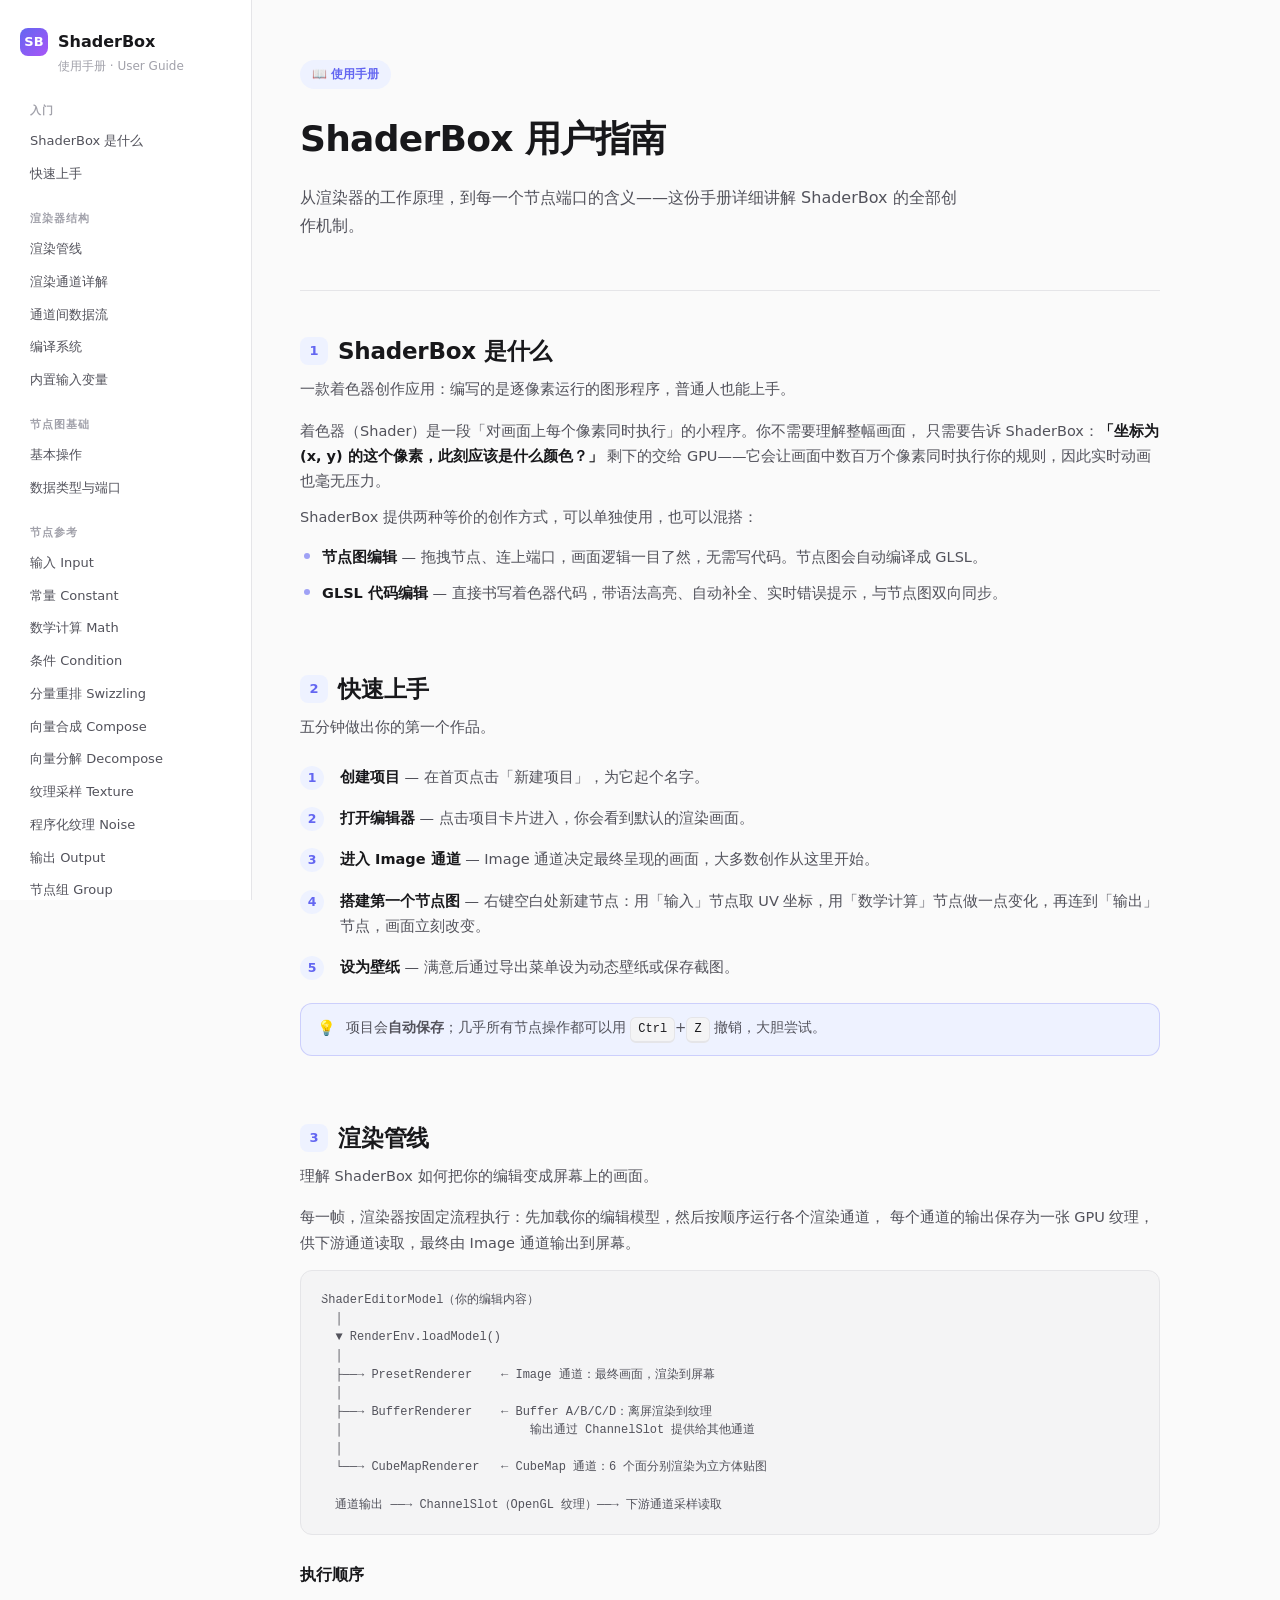
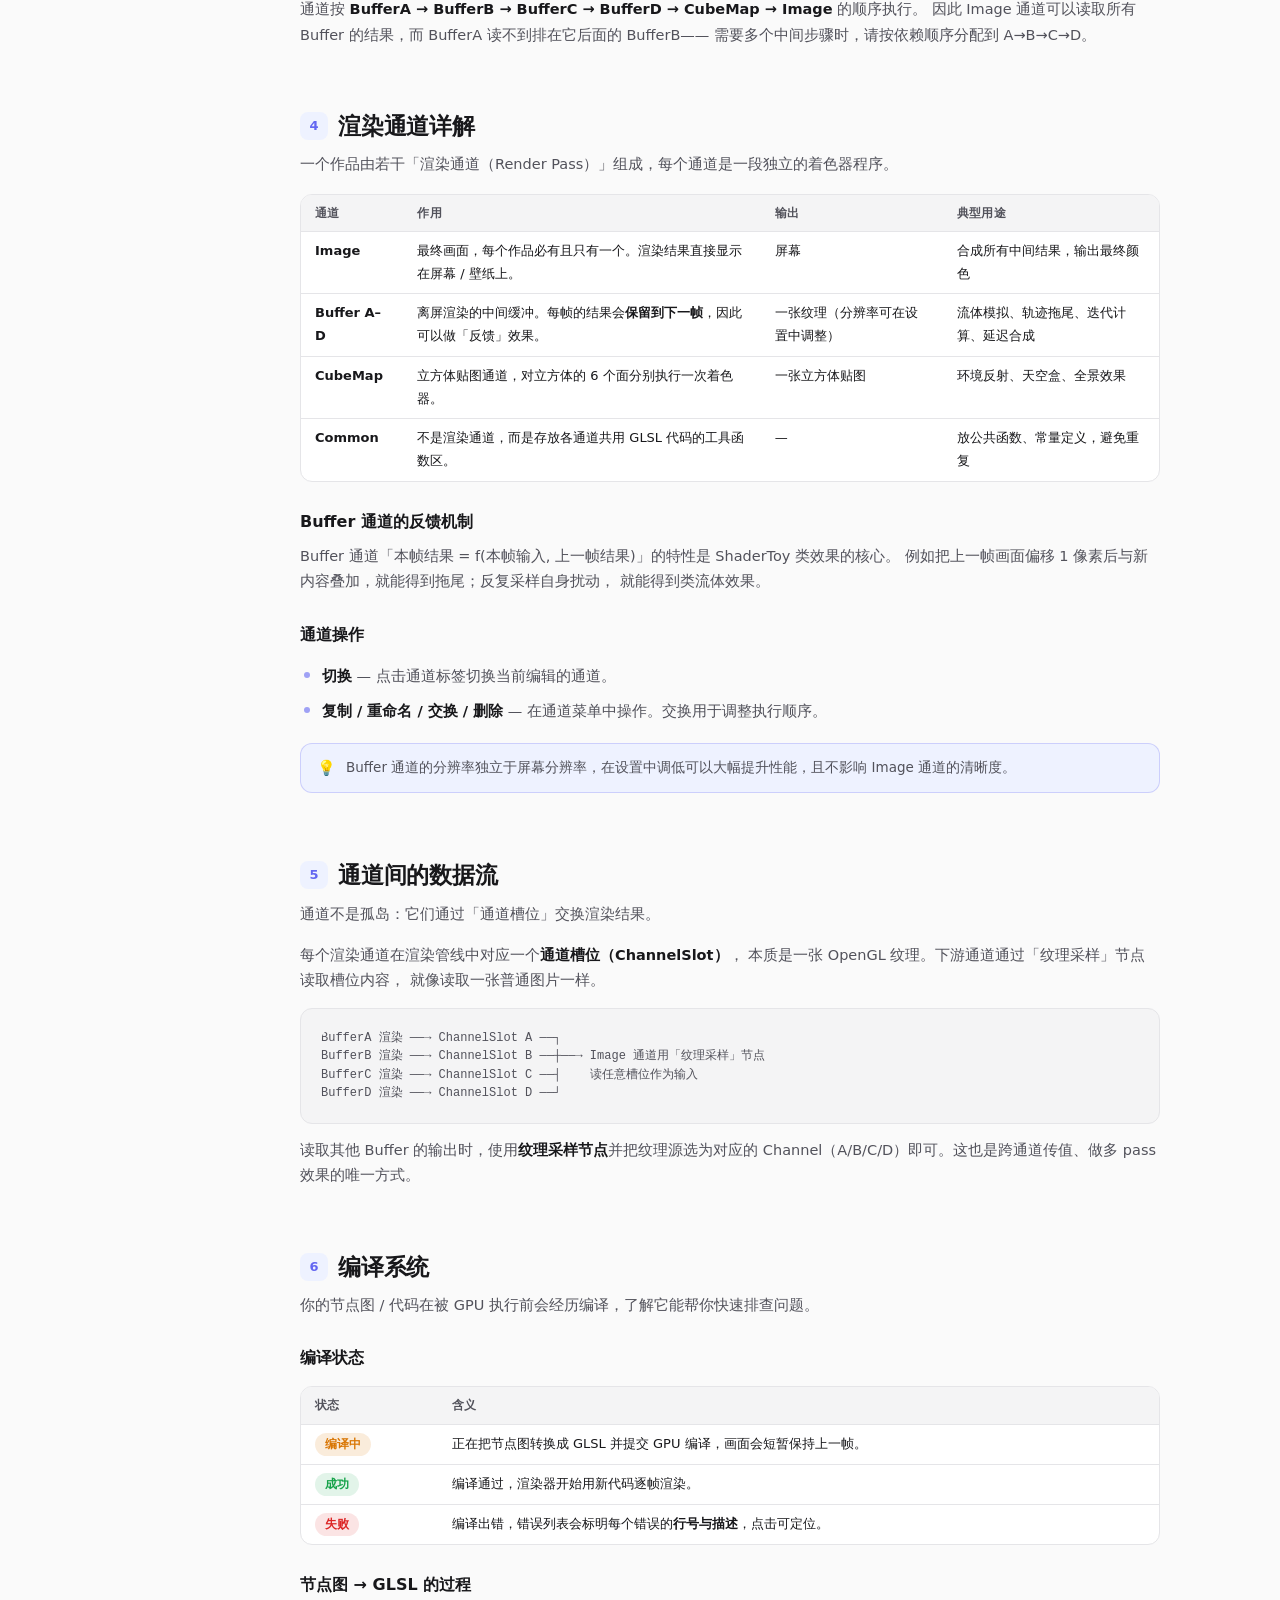
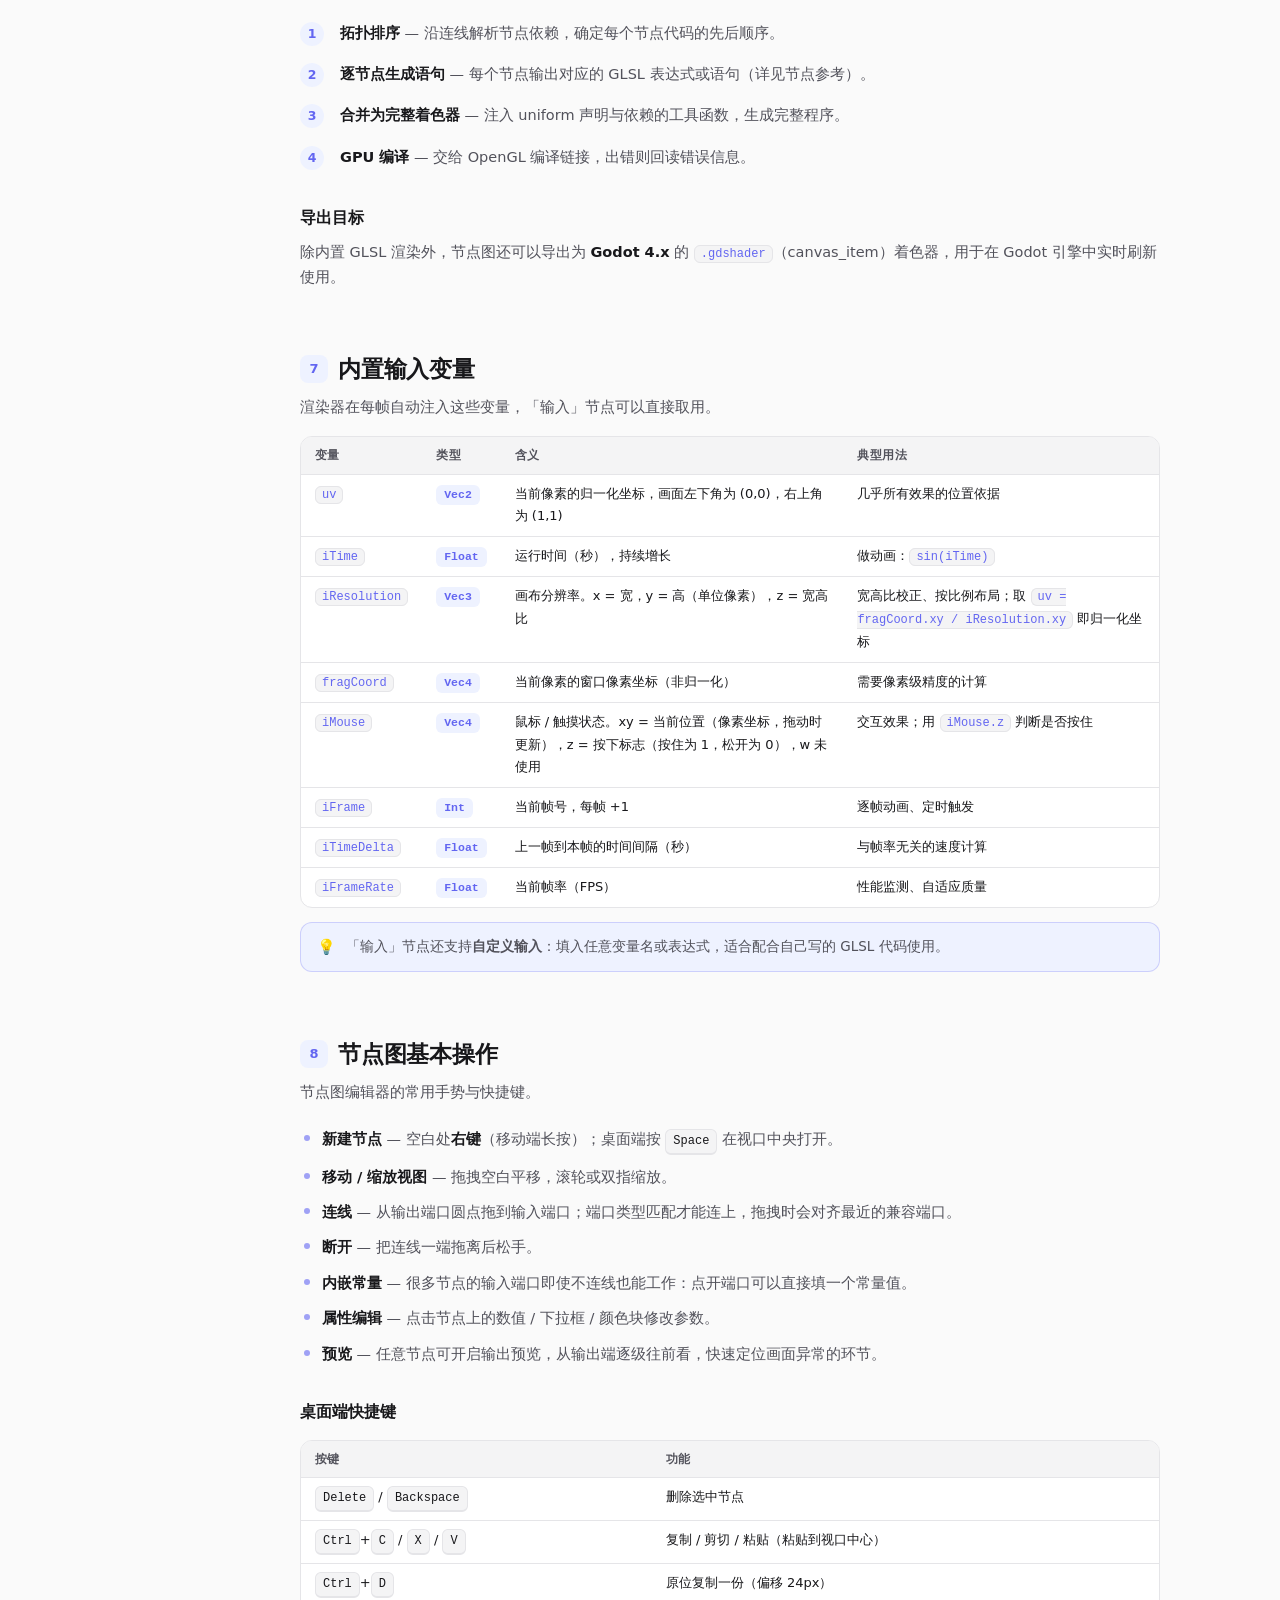
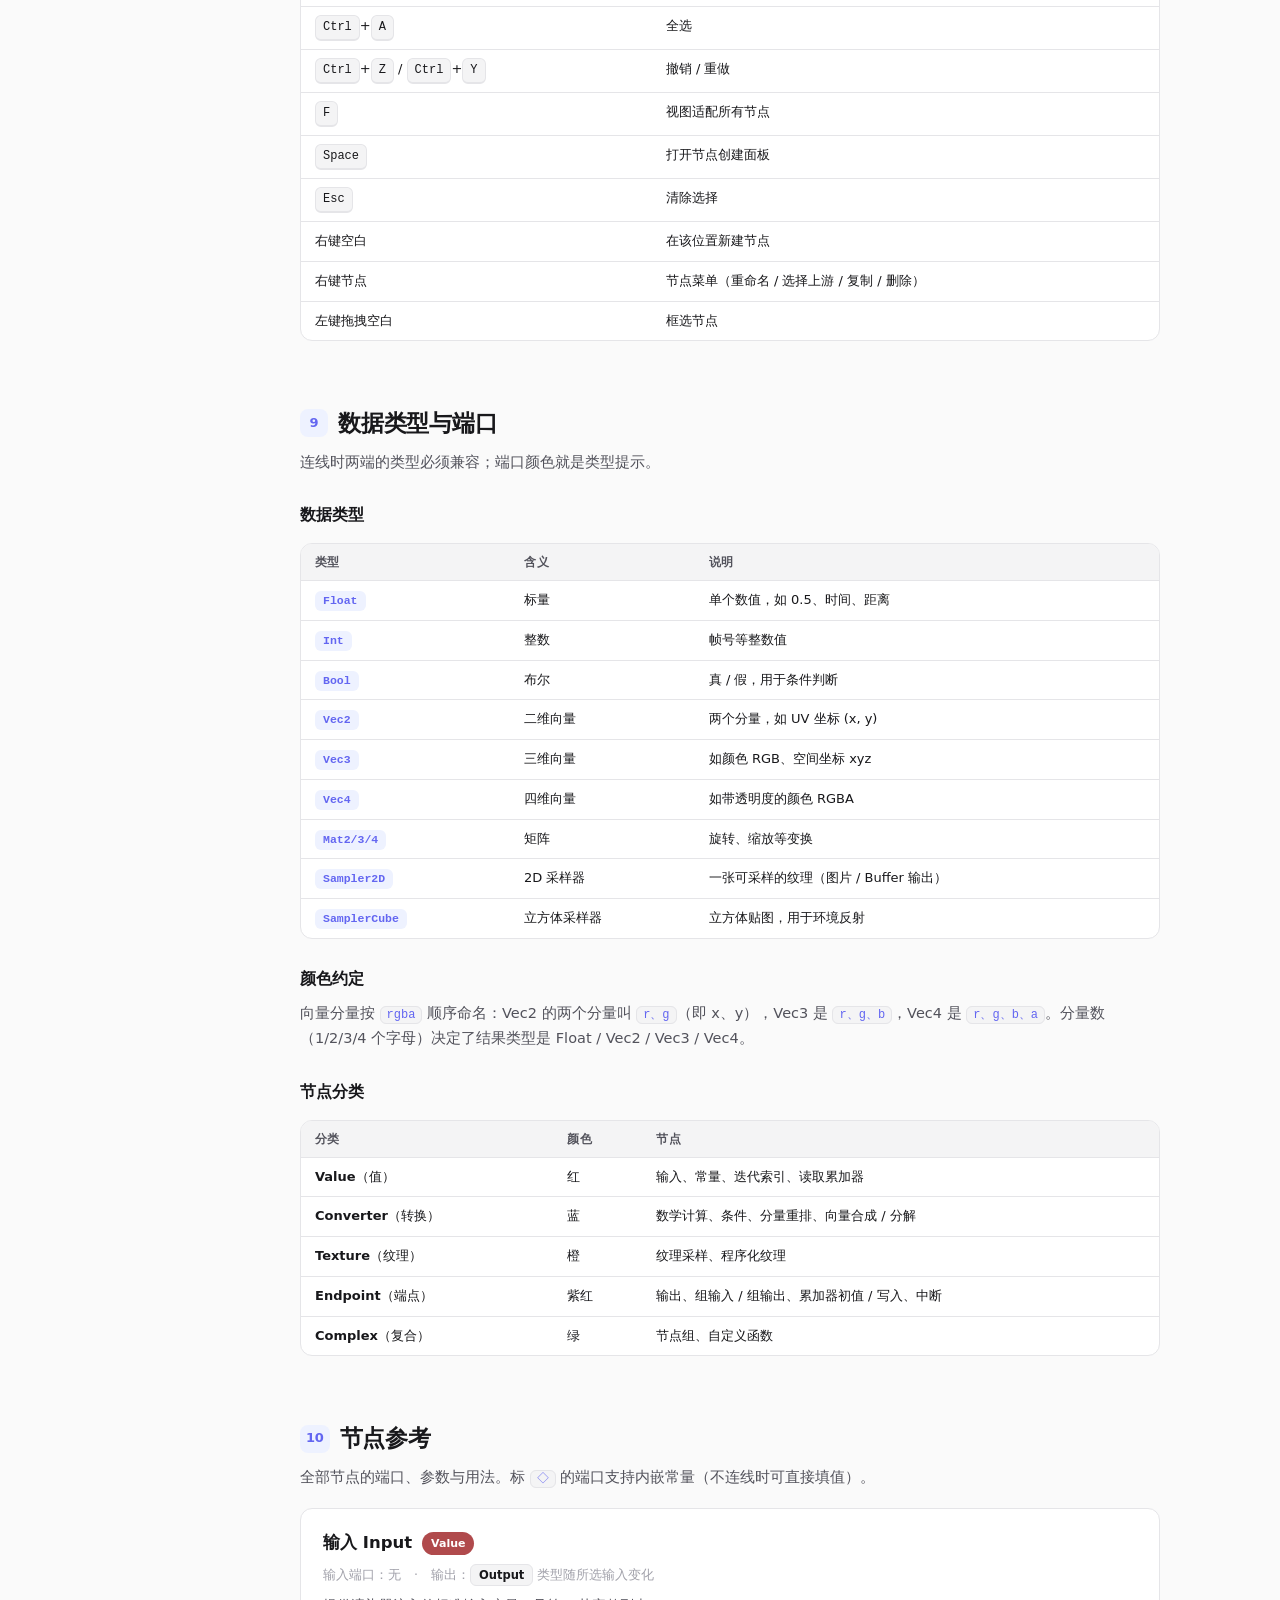
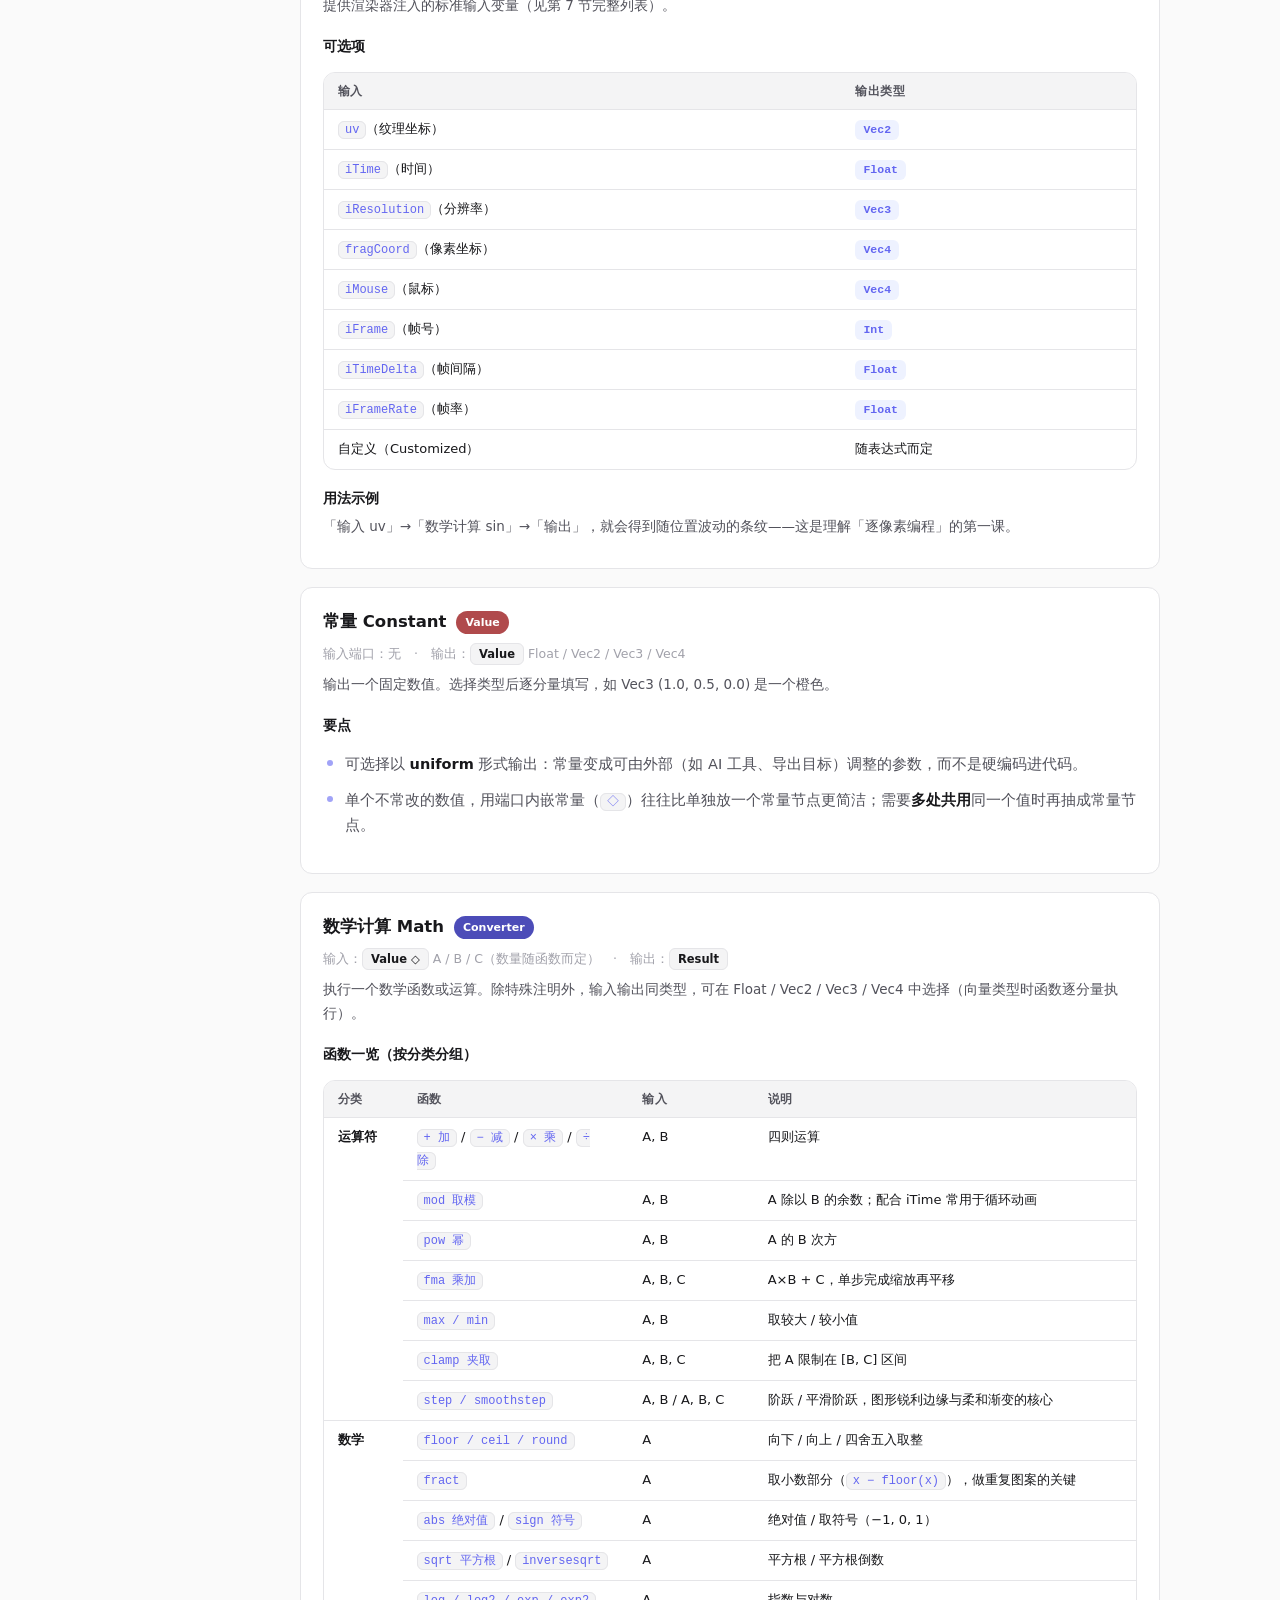
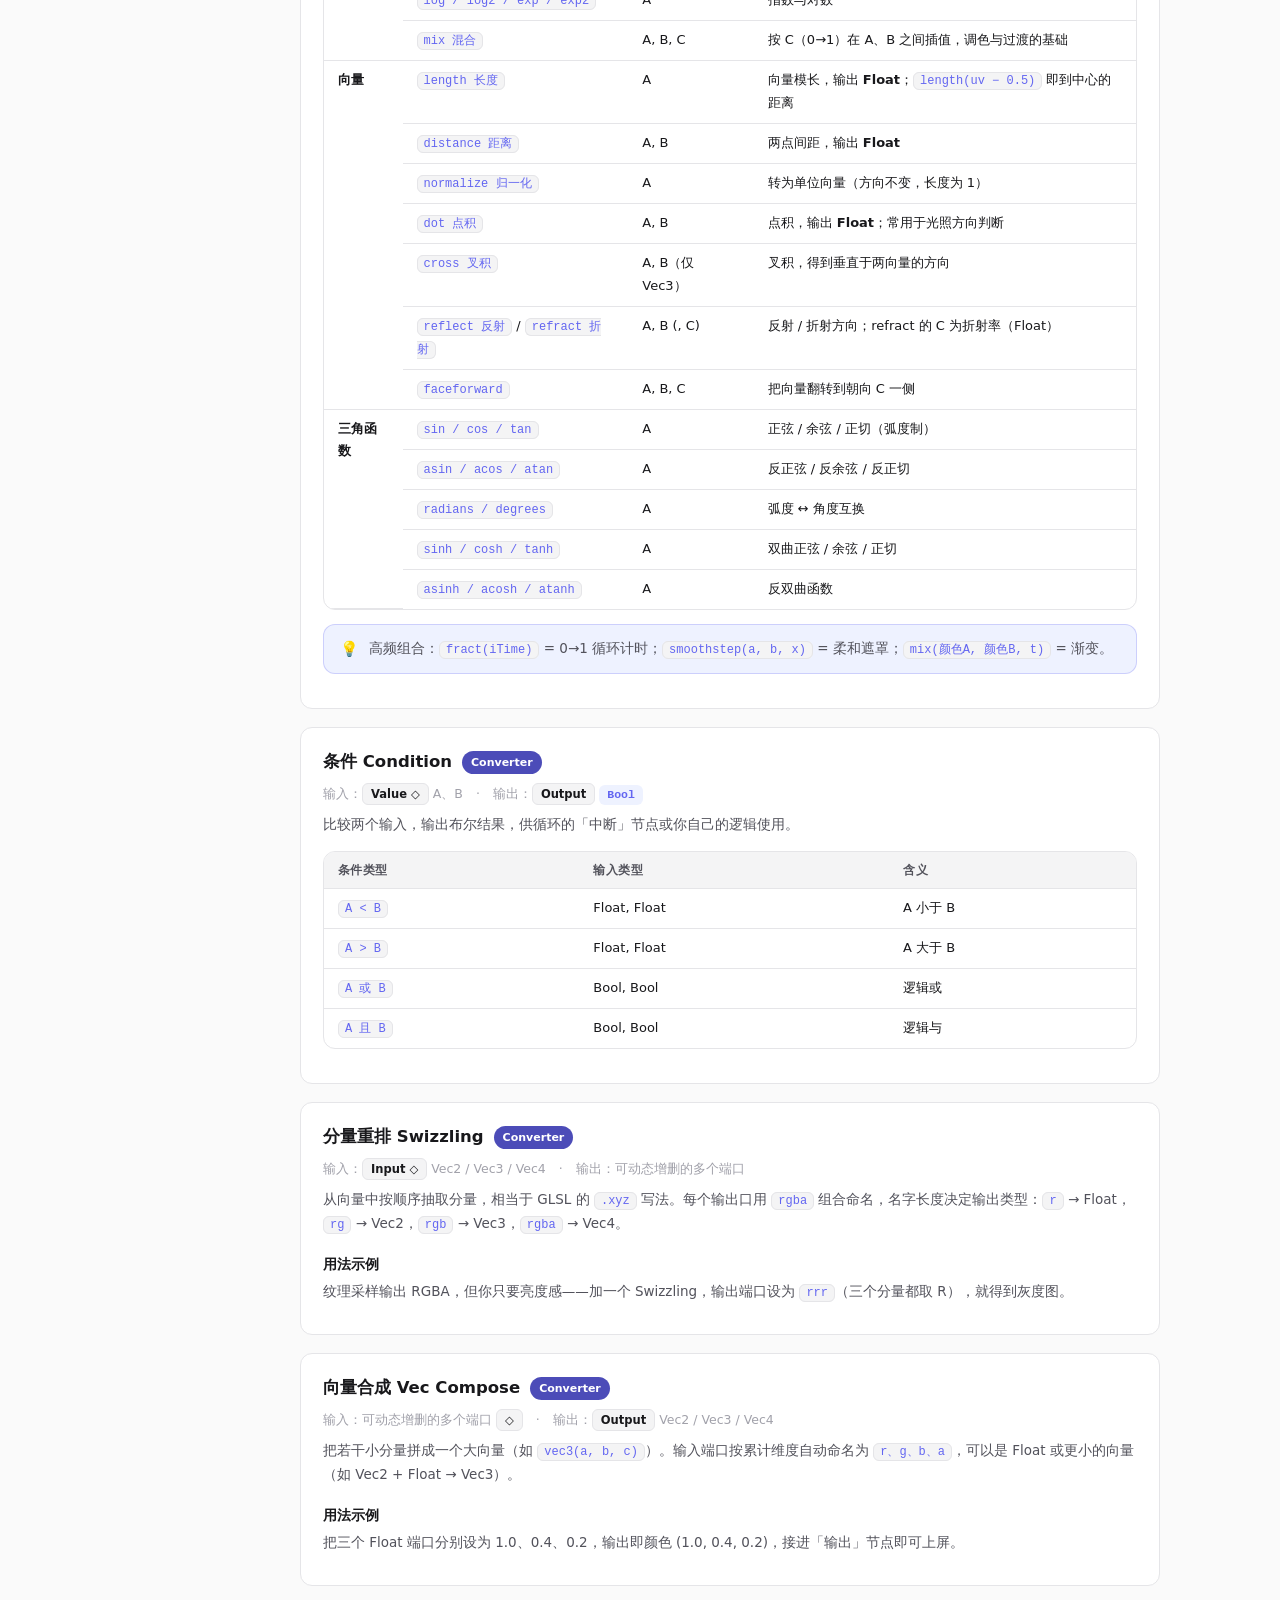
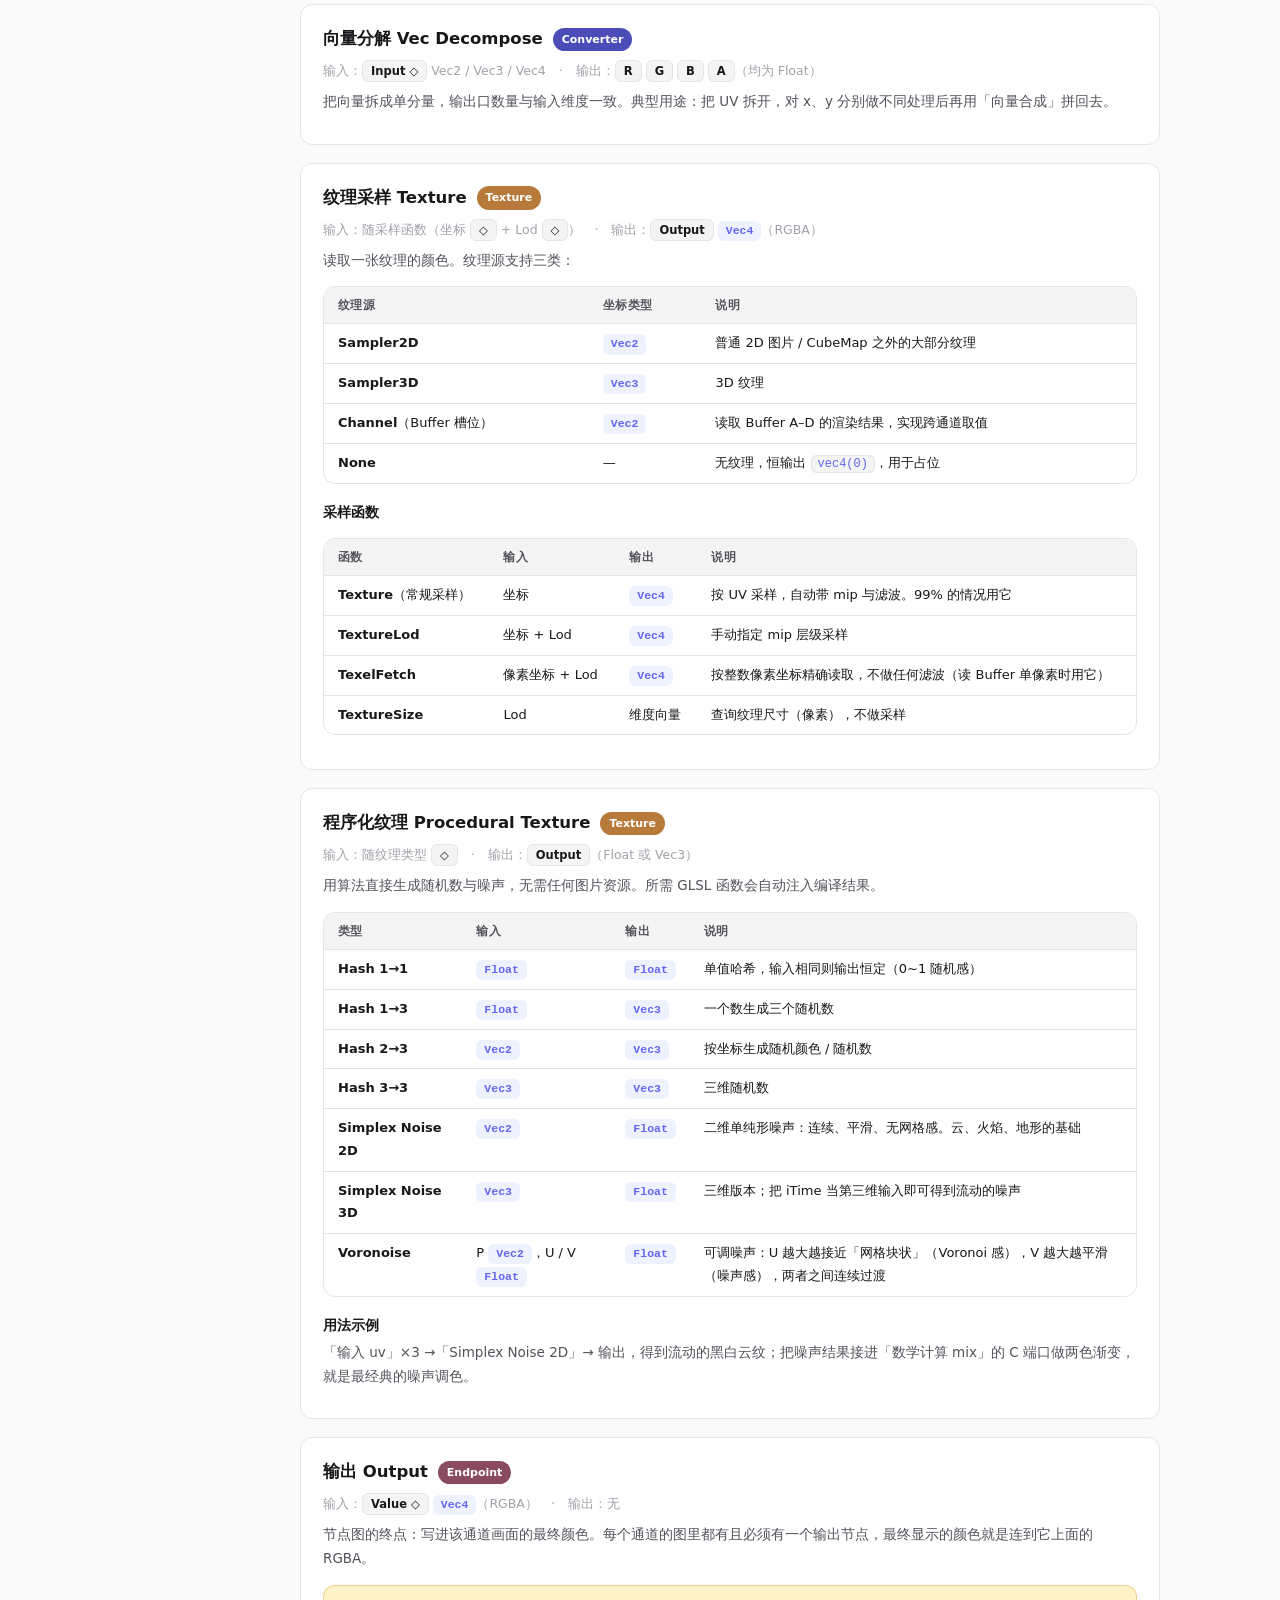
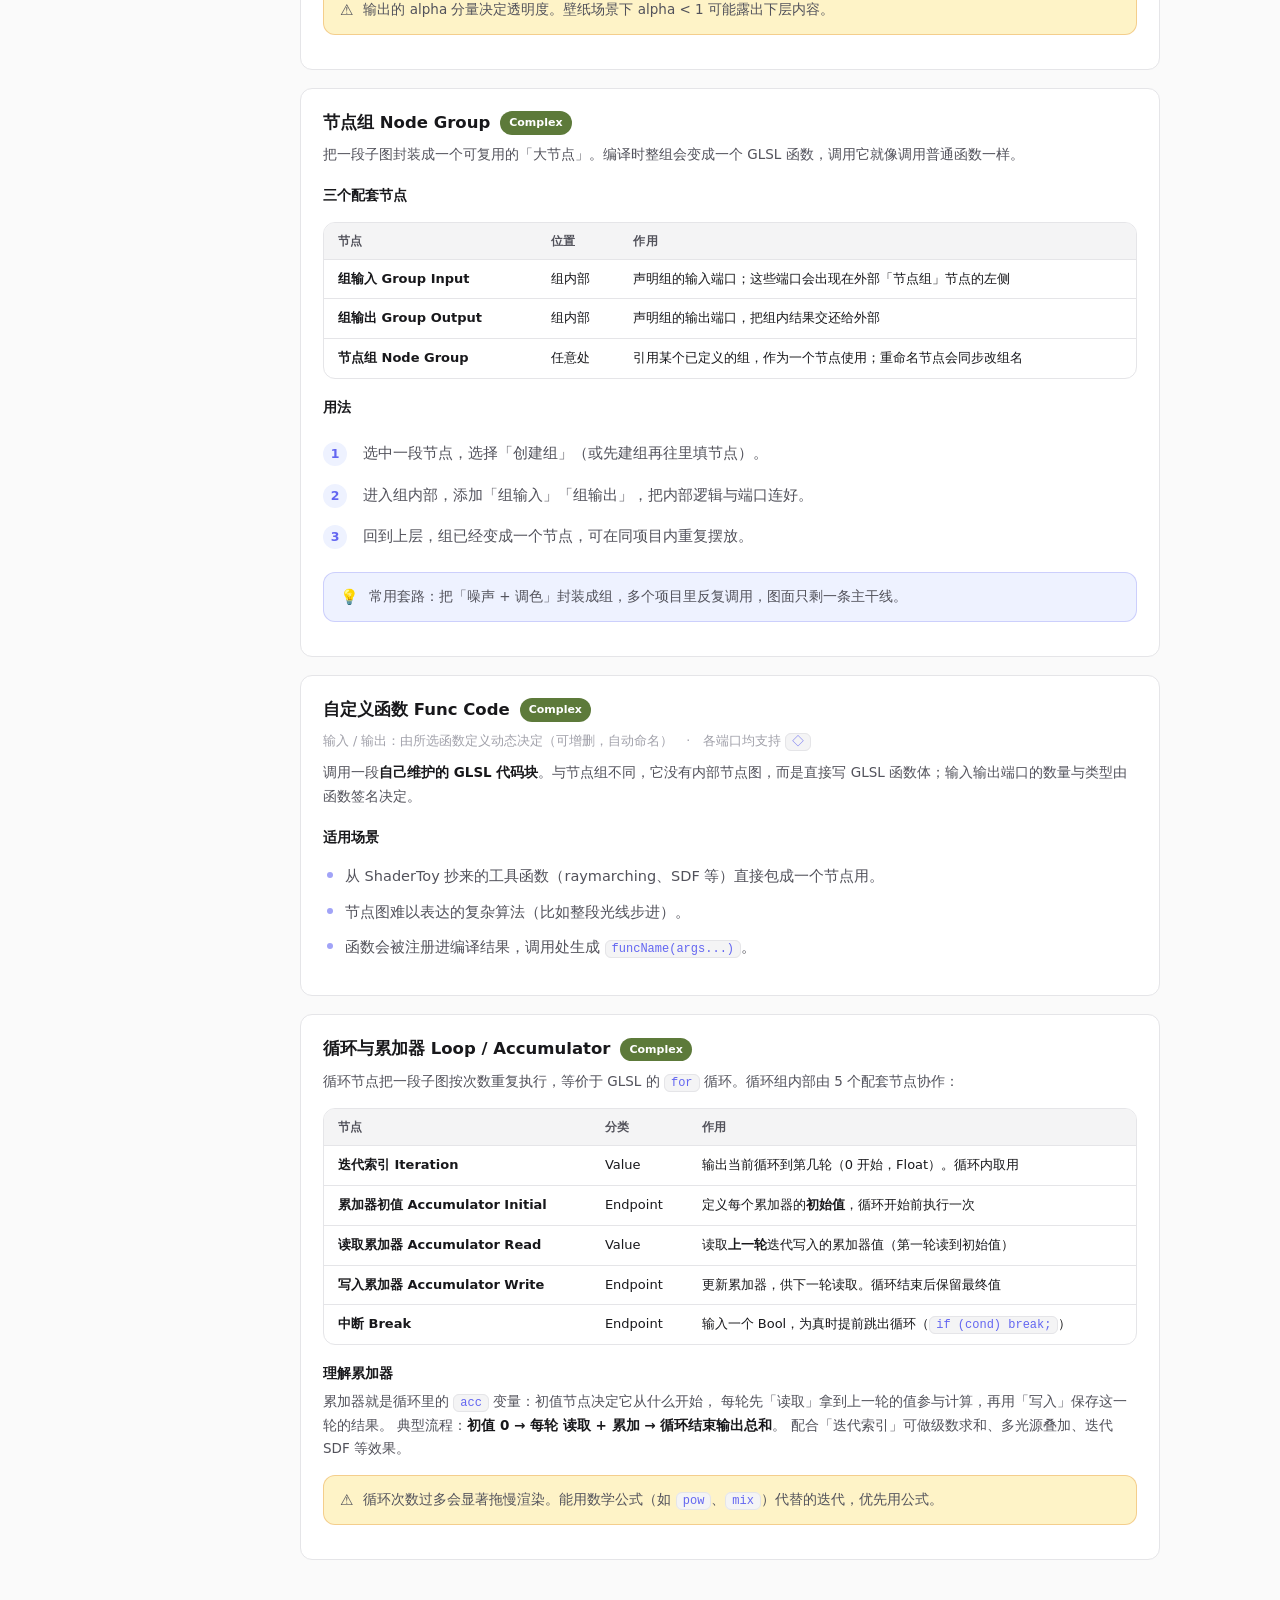
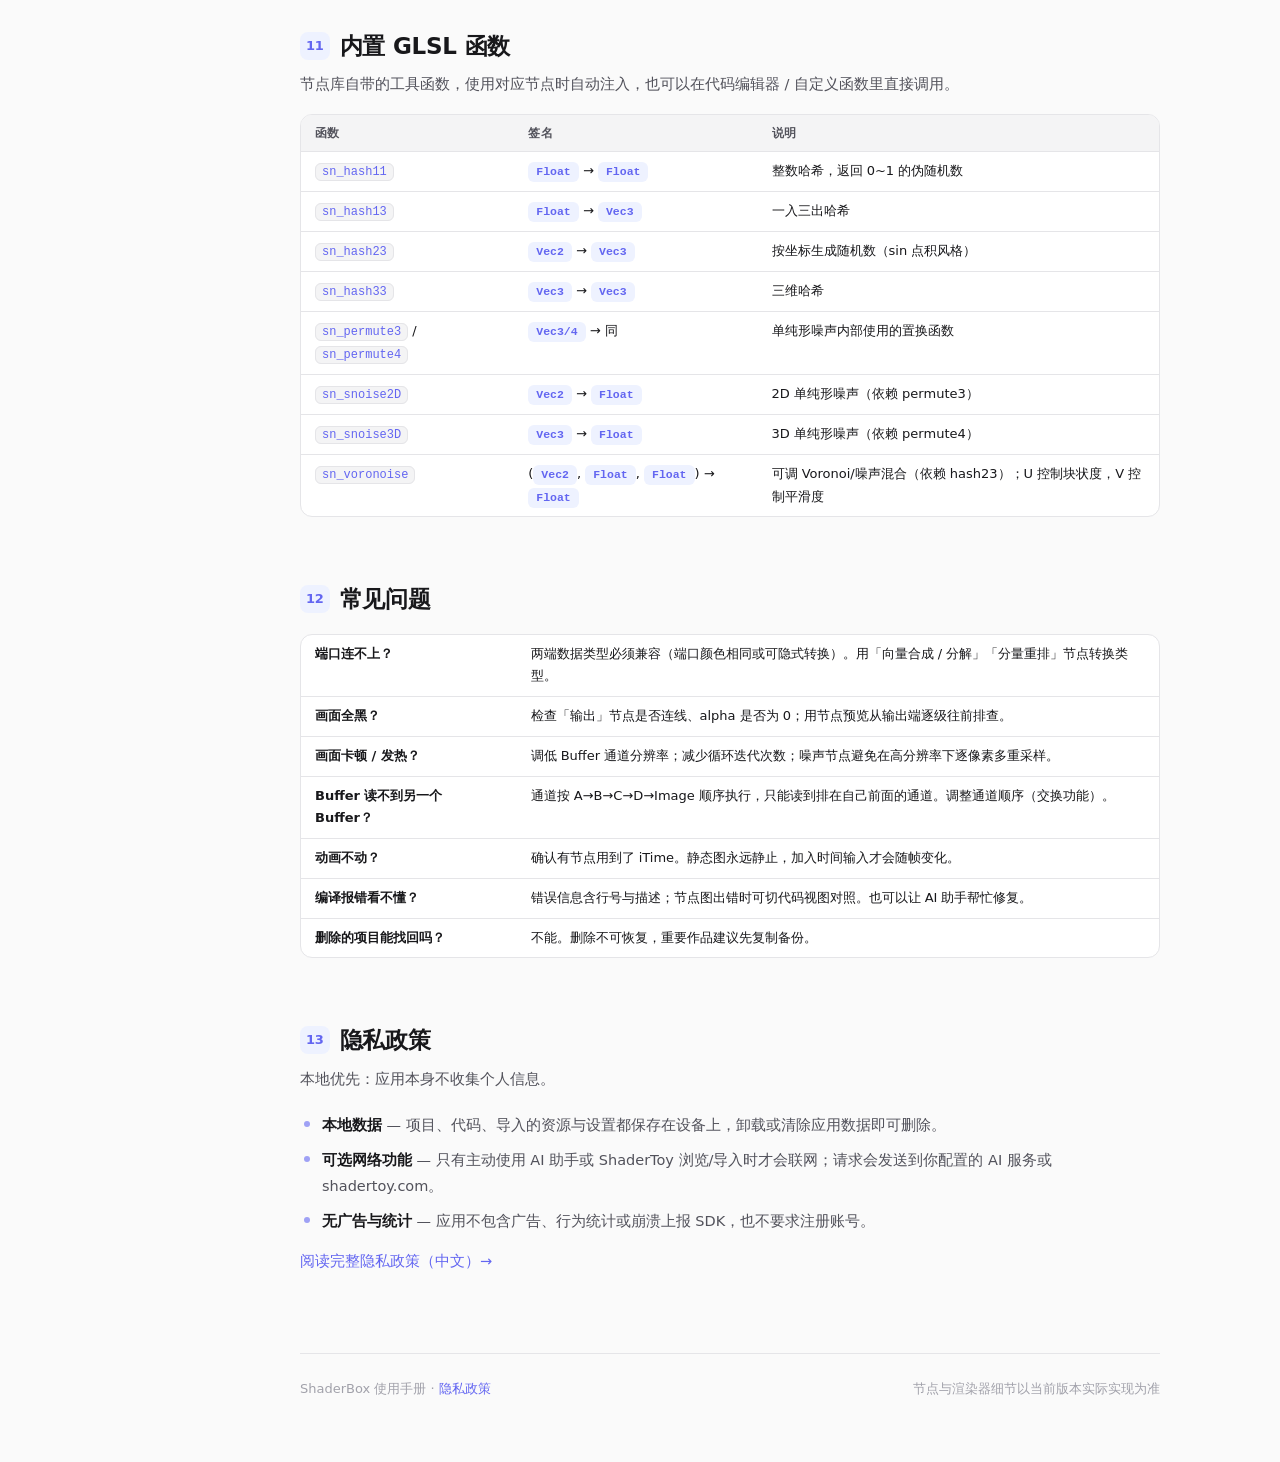
==== commit a6aa1b5d: "feat: add language switcher to the privacy policy Split the combined Chinese/English policy into sep" ====
--- a/index.html
+++ b/index.html
@@ -801,11 +801,11 @@
     <li><strong>可选网络功能</strong> — 只有主动使用 AI 助手或 ShaderToy 浏览/导入时才会联网；请求会发送到你配置的 AI 服务或 shadertoy.com。</li>
     <li><strong>无广告与统计</strong> — 应用不包含广告、行为统计或崩溃上报 SDK，也不要求注册账号。</li>
   </ul>
-  <p><a href="privacy.html">阅读完整隐私政策（含 English）→</a></p>
+  <p><a href="privacy.zh.html">阅读完整隐私政策（中文）→</a></p>
 </section>
 
 <footer>
-  <span>ShaderBox 使用手册 · <a href="privacy.html">隐私政策</a></span>
+  <span>ShaderBox 使用手册 · <a href="privacy.zh.html">隐私政策</a></span>
   <span>节点与渲染器细节以当前版本实际实现为准</span>
 </footer>
 
